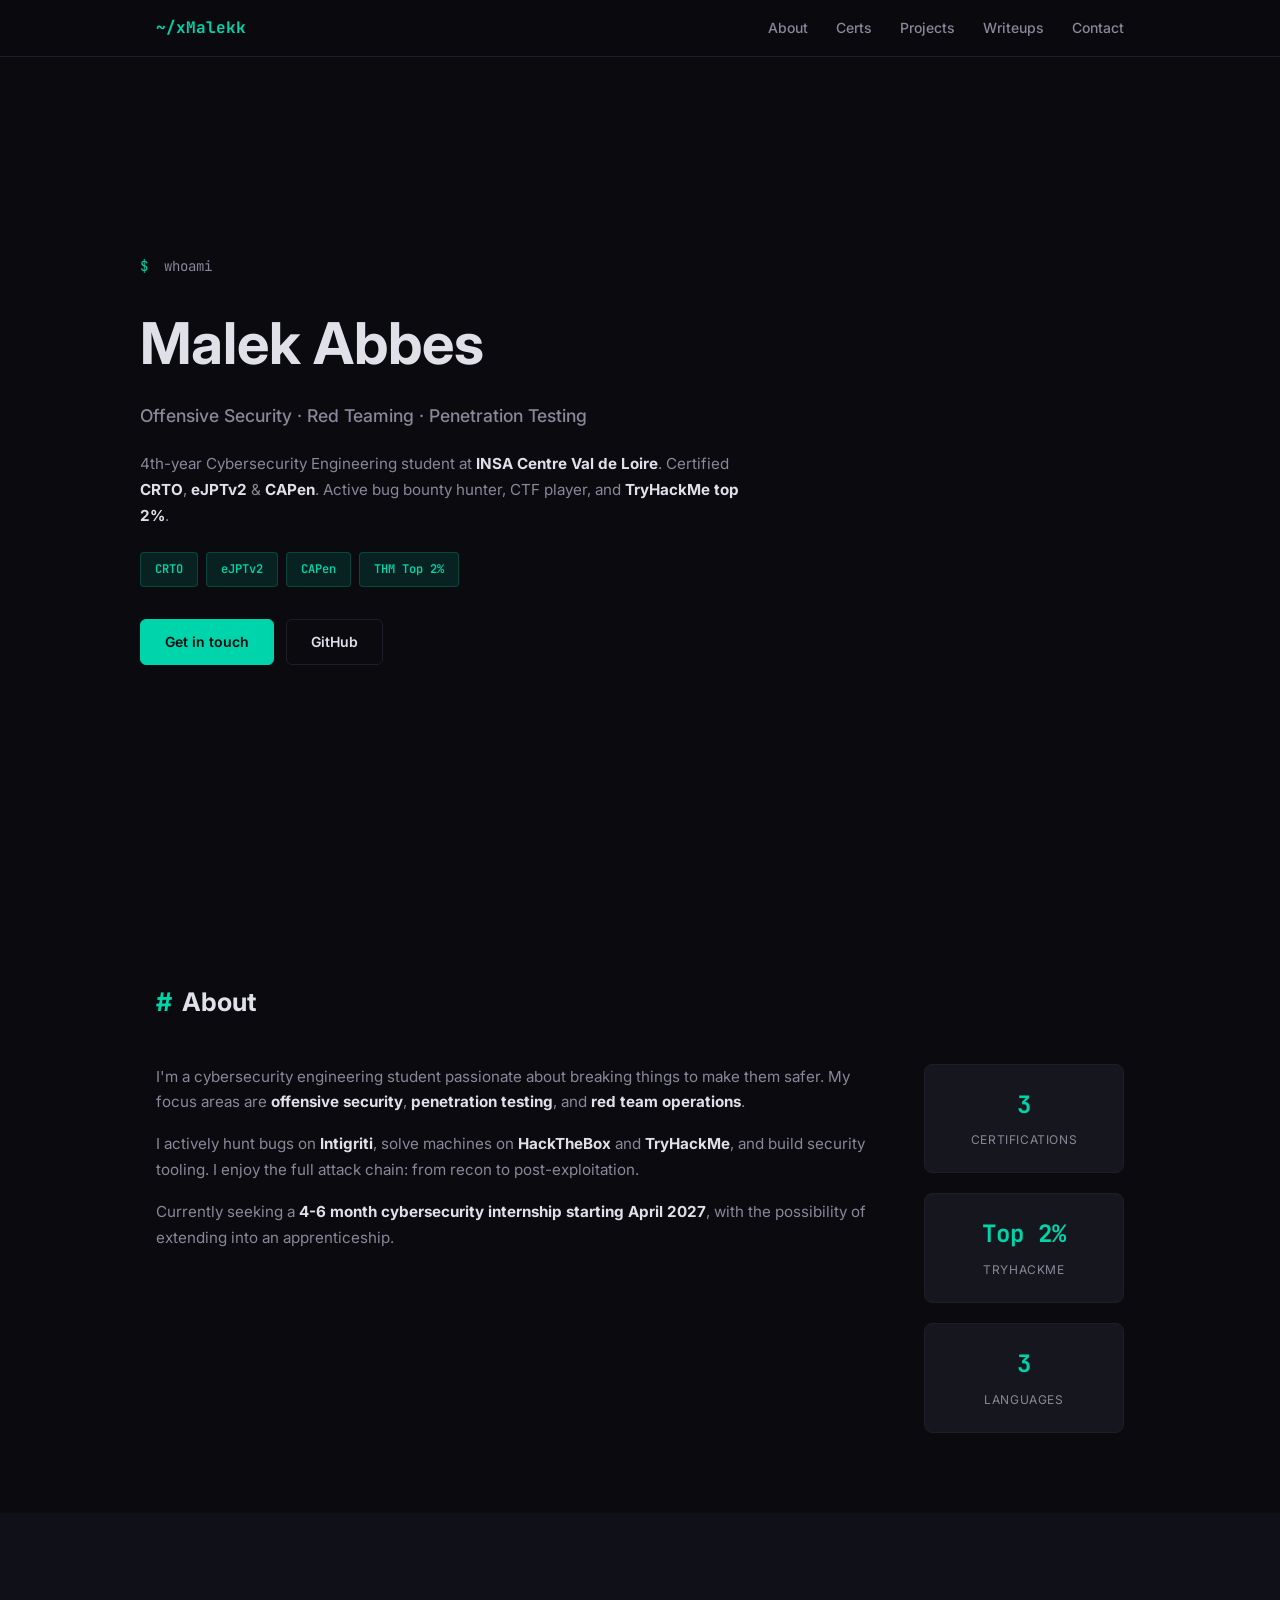
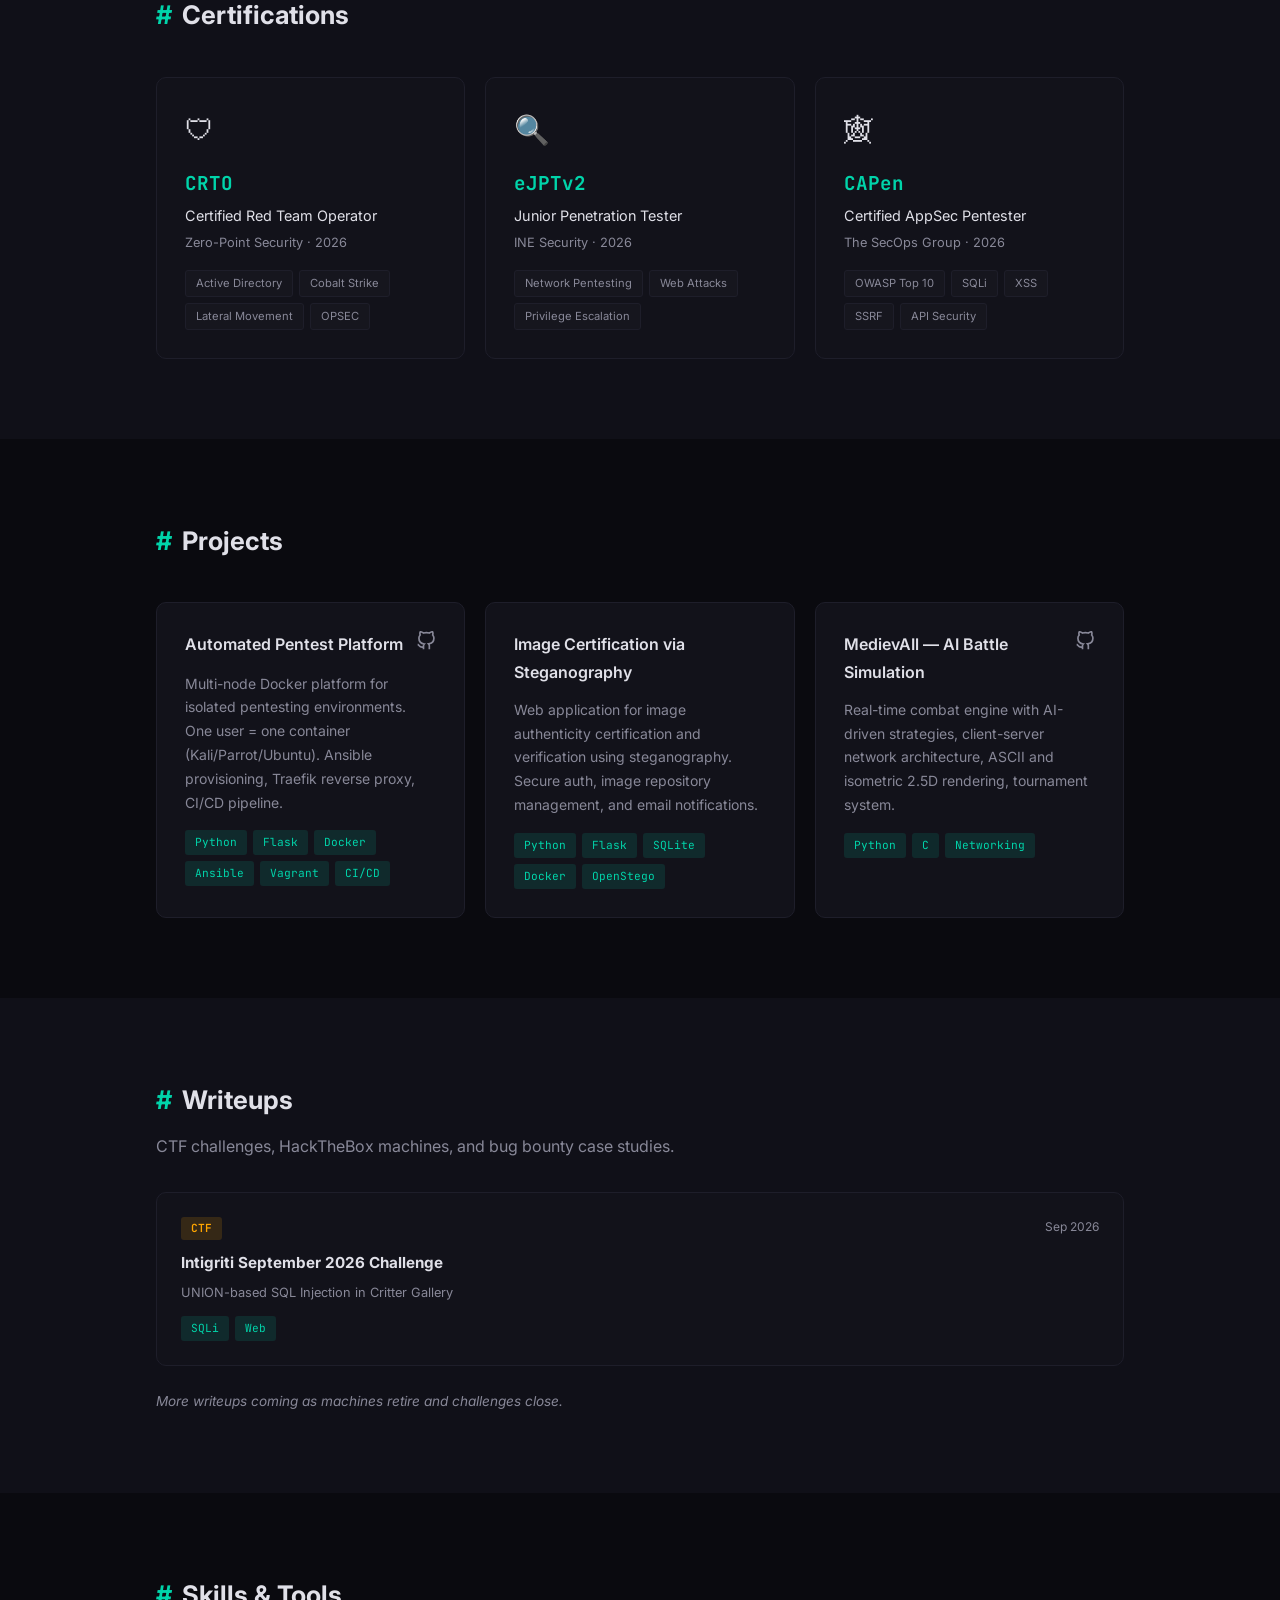
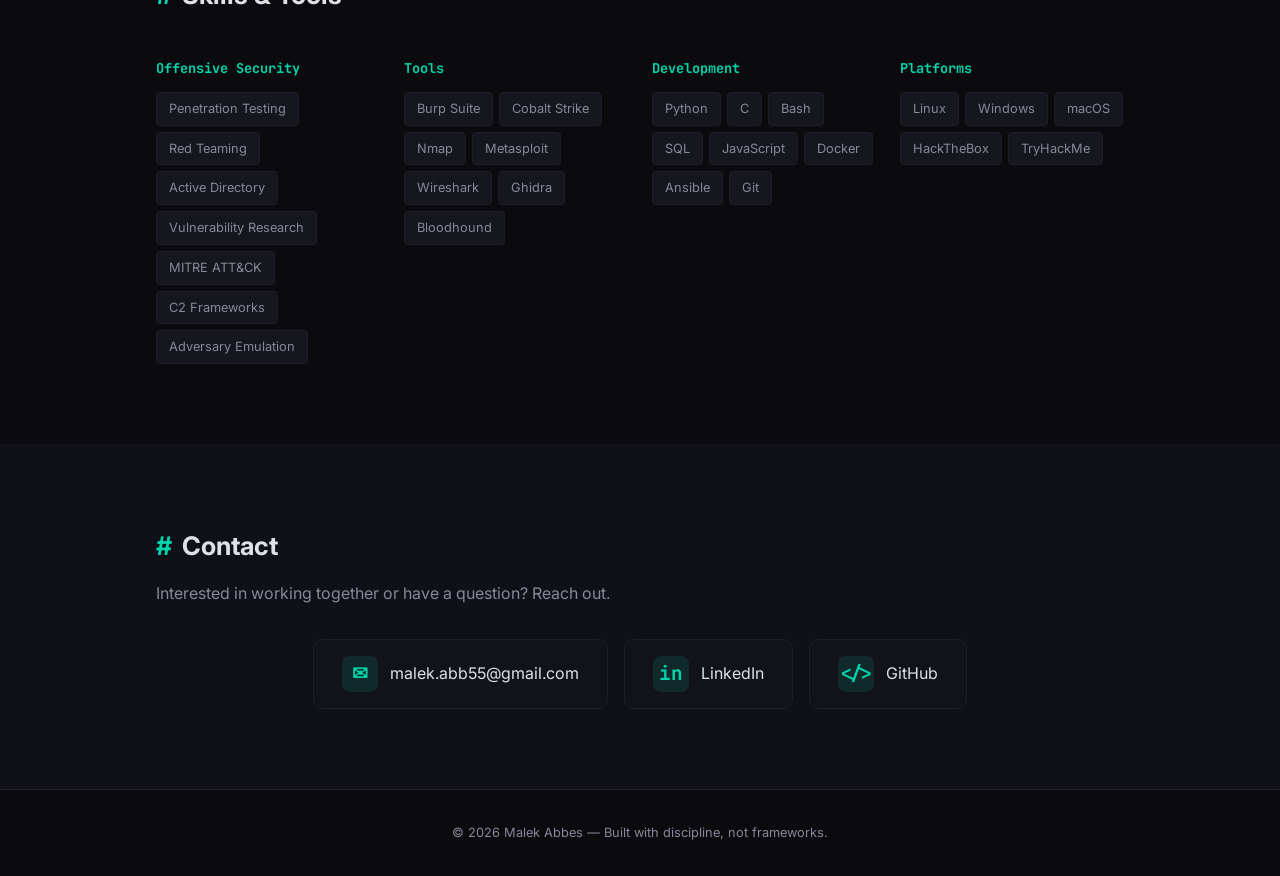
==== index.html @ fceccb0c "Initial portfolio site" ====
<!DOCTYPE html>
<html lang="en">
<head>
    <meta charset="UTF-8">
    <meta name="viewport" content="width=device-width, initial-scale=1.0">
    <title>Malek Abbes | Offensive Security</title>
    <link rel="stylesheet" href="style.css">
    <link href="https://fonts.googleapis.com/css2?family=JetBrains+Mono:wght@400;500;700&family=Inter:wght@400;500;600;700&display=swap" rel="stylesheet">
</head>
<body>

<nav>
    <div class="nav-inner">
        <a href="#" class="logo">~/xMalekk</a>
        <div class="nav-links">
            <a href="#about">About</a>
            <a href="#certs">Certs</a>
            <a href="#projects">Projects</a>
            <a href="#writeups">Writeups</a>
            <a href="#contact">Contact</a>
        </div>
        <button class="nav-toggle" aria-label="Menu">
            <span></span><span></span><span></span>
        </button>
    </div>
</nav>

<section class="hero">
    <div class="hero-inner">
        <div class="terminal-line"><span class="prompt">$</span> whoami</div>
        <h1>Malek Abbes</h1>
        <p class="subtitle">Offensive Security &middot; Red Teaming &middot; Penetration Testing</p>
        <p class="bio">4th-year Cybersecurity Engineering student at <strong>INSA Centre Val de Loire</strong>. Certified <strong>CRTO</strong>, <strong>eJPTv2</strong> &amp; <strong>CAPen</strong>. Active bug bounty hunter, CTF player, and <strong>TryHackMe top 2%</strong>.</p>
        <div class="hero-badges">
            <span class="badge">CRTO</span>
            <span class="badge">eJPTv2</span>
            <span class="badge">CAPen</span>
            <span class="badge">THM Top 2%</span>
        </div>
        <div class="hero-cta">
            <a href="#contact" class="btn btn-primary">Get in touch</a>
            <a href="https://github.com/xMalekk" class="btn btn-ghost" target="_blank" rel="noopener">GitHub</a>
        </div>
    </div>
</section>

<section id="about" class="section">
    <div class="container">
        <h2><span class="accent">#</span> About</h2>
        <div class="about-grid">
            <div class="about-text">
                <p>I'm a cybersecurity engineering student passionate about breaking things to make them safer. My focus areas are <strong>offensive security</strong>, <strong>penetration testing</strong>, and <strong>red team operations</strong>.</p>
                <p>I actively hunt bugs on <strong>Intigriti</strong>, solve machines on <strong>HackTheBox</strong> and <strong>TryHackMe</strong>, and build security tooling. I enjoy the full attack chain: from recon to post-exploitation.</p>
                <p>Currently seeking a <strong>4-6 month cybersecurity internship starting April 2027</strong>, with the possibility of extending into an apprenticeship.</p>
            </div>
            <div class="about-stats">
                <div class="stat">
                    <span class="stat-value">3</span>
                    <span class="stat-label">Certifications</span>
                </div>
                <div class="stat">
                    <span class="stat-value">Top 2%</span>
                    <span class="stat-label">TryHackMe</span>
                </div>
                <div class="stat">
                    <span class="stat-value">3</span>
                    <span class="stat-label">Languages</span>
                </div>
            </div>
        </div>
    </div>
</section>

<section id="certs" class="section section-alt">
    <div class="container">
        <h2><span class="accent">#</span> Certifications</h2>
        <div class="cert-grid">
            <div class="cert-card">
                <div class="cert-icon">&#x1f6e1;</div>
                <h3>CRTO</h3>
                <p class="cert-full">Certified Red Team Operator</p>
                <p class="cert-org">Zero-Point Security &middot; 2026</p>
                <div class="cert-tags">
                    <span>Active Directory</span>
                    <span>Cobalt Strike</span>
                    <span>Lateral Movement</span>
                    <span>OPSEC</span>
                </div>
            </div>
            <div class="cert-card">
                <div class="cert-icon">&#x1f50d;</div>
                <h3>eJPTv2</h3>
                <p class="cert-full">Junior Penetration Tester</p>
                <p class="cert-org">INE Security &middot; 2026</p>
                <div class="cert-tags">
                    <span>Network Pentesting</span>
                    <span>Web Attacks</span>
                    <span>Privilege Escalation</span>
                </div>
            </div>
            <div class="cert-card">
                <div class="cert-icon">&#x1f578;</div>
                <h3>CAPen</h3>
                <p class="cert-full">Certified AppSec Pentester</p>
                <p class="cert-org">The SecOps Group &middot; 2026</p>
                <div class="cert-tags">
                    <span>OWASP Top 10</span>
                    <span>SQLi</span>
                    <span>XSS</span>
                    <span>SSRF</span>
                    <span>API Security</span>
                </div>
            </div>
        </div>
    </div>
</section>

<section id="projects" class="section">
    <div class="container">
        <h2><span class="accent">#</span> Projects</h2>
        <div class="project-grid">
            <div class="project-card">
                <div class="project-header">
                    <h3>Automated Pentest Platform</h3>
                    <a href="https://github.com/xMalekk/projet5-pentest-platform" target="_blank" rel="noopener" class="project-link" title="View on GitHub">
                        <svg width="20" height="20" viewBox="0 0 24 24" fill="none" stroke="currentColor" stroke-width="2"><path d="M9 19c-5 1.5-5-2.5-7-3m14 6v-3.87a3.37 3.37 0 0 0-.94-2.61c3.14-.35 6.44-1.54 6.44-7A5.44 5.44 0 0 0 20 4.77 5.07 5.07 0 0 0 19.91 1S18.73.65 16 2.48a13.38 13.38 0 0 0-7 0C6.27.65 5.09 1 5.09 1A5.07 5.07 0 0 0 5 4.77a5.44 5.44 0 0 0-1.5 3.78c0 5.42 3.3 6.61 6.44 7A3.37 3.37 0 0 0 9 18.13V22"></path></svg>
                    </a>
                </div>
                <p>Multi-node Docker platform for isolated pentesting environments. One user = one container (Kali/Parrot/Ubuntu). Ansible provisioning, Traefik reverse proxy, CI/CD pipeline.</p>
                <div class="tech-tags">
                    <span>Python</span><span>Flask</span><span>Docker</span><span>Ansible</span><span>Vagrant</span><span>CI/CD</span>
                </div>
            </div>
            <div class="project-card">
                <div class="project-header">
                    <h3>Image Certification via Steganography</h3>
                </div>
                <p>Web application for image authenticity certification and verification using steganography. Secure auth, image repository management, and email notifications.</p>
                <div class="tech-tags">
                    <span>Python</span><span>Flask</span><span>SQLite</span><span>Docker</span><span>OpenStego</span>
                </div>
            </div>
            <div class="project-card">
                <div class="project-header">
                    <h3>MedievAIl &mdash; AI Battle Simulation</h3>
                    <a href="https://github.com/xMalekk/Projet-en-programmation-reseau-et-systeme" target="_blank" rel="noopener" class="project-link" title="View on GitHub">
                        <svg width="20" height="20" viewBox="0 0 24 24" fill="none" stroke="currentColor" stroke-width="2"><path d="M9 19c-5 1.5-5-2.5-7-3m14 6v-3.87a3.37 3.37 0 0 0-.94-2.61c3.14-.35 6.44-1.54 6.44-7A5.44 5.44 0 0 0 20 4.77 5.07 5.07 0 0 0 19.91 1S18.73.65 16 2.48a13.38 13.38 0 0 0-7 0C6.27.65 5.09 1 5.09 1A5.07 5.07 0 0 0 5 4.77a5.44 5.44 0 0 0-1.5 3.78c0 5.42 3.3 6.61 6.44 7A3.37 3.37 0 0 0 9 18.13V22"></path></svg>
                    </a>
                </div>
                <p>Real-time combat engine with AI-driven strategies, client-server network architecture, ASCII and isometric 2.5D rendering, tournament system.</p>
                <div class="tech-tags">
                    <span>Python</span><span>C</span><span>Networking</span>
                </div>
            </div>
        </div>
    </div>
</section>

<section id="writeups" class="section section-alt">
    <div class="container">
        <h2><span class="accent">#</span> Writeups</h2>
        <p class="section-desc">CTF challenges, HackTheBox machines, and bug bounty case studies.</p>
        <div class="writeup-grid">
            <a href="https://github.com/xMalekk/intigriti-0926-writeup" target="_blank" rel="noopener" class="writeup-card">
                <div class="writeup-meta">
                    <span class="writeup-type ctf">CTF</span>
                    <span class="writeup-date">Sep 2026</span>
                </div>
                <h3>Intigriti September 2026 Challenge</h3>
                <p>UNION-based SQL Injection in Critter Gallery</p>
                <div class="tech-tags">
                    <span>SQLi</span><span>Web</span>
                </div>
            </a>
        </div>
        <p class="writeup-note">More writeups coming as machines retire and challenges close.</p>
    </div>
</section>

<section id="skills" class="section">
    <div class="container">
        <h2><span class="accent">#</span> Skills &amp; Tools</h2>
        <div class="skills-grid">
            <div class="skill-group">
                <h3>Offensive Security</h3>
                <div class="skill-tags">
                    <span>Penetration Testing</span>
                    <span>Red Teaming</span>
                    <span>Active Directory</span>
                    <span>Vulnerability Research</span>
                    <span>MITRE ATT&CK</span>
                    <span>C2 Frameworks</span>
                    <span>Adversary Emulation</span>
                </div>
            </div>
            <div class="skill-group">
                <h3>Tools</h3>
                <div class="skill-tags">
                    <span>Burp Suite</span>
                    <span>Cobalt Strike</span>
                    <span>Nmap</span>
                    <span>Metasploit</span>
                    <span>Wireshark</span>
                    <span>Ghidra</span>
                    <span>Bloodhound</span>
                </div>
            </div>
            <div class="skill-group">
                <h3>Development</h3>
                <div class="skill-tags">
                    <span>Python</span>
                    <span>C</span>
                    <span>Bash</span>
                    <span>SQL</span>
                    <span>JavaScript</span>
                    <span>Docker</span>
                    <span>Ansible</span>
                    <span>Git</span>
                </div>
            </div>
            <div class="skill-group">
                <h3>Platforms</h3>
                <div class="skill-tags">
                    <span>Linux</span>
                    <span>Windows</span>
                    <span>macOS</span>
                    <span>HackTheBox</span>
                    <span>TryHackMe</span>
                </div>
            </div>
        </div>
    </div>
</section>

<section id="contact" class="section section-alt">
    <div class="container">
        <h2><span class="accent">#</span> Contact</h2>
        <p class="section-desc">Interested in working together or have a question? Reach out.</p>
        <div class="contact-links">
            <a href="mailto:malek.abb55@gmail.com" class="contact-card">
                <span class="contact-icon">&#9993;</span>
                <span>malek.abb55@gmail.com</span>
            </a>
            <a href="https://linkedin.com/in/malek-abbes-insa" target="_blank" rel="noopener" class="contact-card">
                <span class="contact-icon">in</span>
                <span>LinkedIn</span>
            </a>
            <a href="https://github.com/xMalekk" target="_blank" rel="noopener" class="contact-card">
                <span class="contact-icon">&lt;/&gt;</span>
                <span>GitHub</span>
            </a>
        </div>
    </div>
</section>

<footer>
    <div class="container">
        <p>&copy; 2026 Malek Abbes &mdash; Built with discipline, not frameworks.</p>
    </div>
</footer>

<script>
const toggle = document.querySelector('.nav-toggle');
const links = document.querySelector('.nav-links');
toggle.addEventListener('click', () => {
    links.classList.toggle('open');
    toggle.classList.toggle('open');
});
document.querySelectorAll('.nav-links a').forEach(a => {
    a.addEventListener('click', () => {
        links.classList.remove('open');
        toggle.classList.remove('open');
    });
});
</script>

</body>
</html>
---- style.css ----
:root {
    --bg: #0a0a0f;
    --bg-alt: #101018;
    --surface: #16161e;
    --border: #1e1e2a;
    --text: #e0e0e8;
    --text-dim: #888898;
    --accent: #00d4aa;
    --accent-dim: rgba(0, 212, 170, 0.12);
    --accent-hover: #00f0c0;
    --card-bg: #12121a;
    --font-body: 'Inter', -apple-system, BlinkMacSystemFont, sans-serif;
    --font-mono: 'JetBrains Mono', 'Fira Code', monospace;
}

* { margin: 0; padding: 0; box-sizing: border-box; }

html { scroll-behavior: smooth; }

body {
    font-family: var(--font-body);
    background: var(--bg);
    color: var(--text);
    line-height: 1.7;
    -webkit-font-smoothing: antialiased;
}

a { color: var(--accent); text-decoration: none; transition: color 0.2s; }
a:hover { color: var(--accent-hover); }

.container { max-width: 1000px; margin: 0 auto; padding: 0 16px; }

/* Nav */
nav {
    position: fixed; top: 0; left: 0; right: 0; z-index: 100;
    background: rgba(10, 10, 15, 0.85);
    backdrop-filter: blur(12px);
    border-bottom: 1px solid var(--border);
}
.nav-inner {
    max-width: 1000px; margin: 0 auto; padding: 0 16px;
    display: flex; align-items: center; justify-content: space-between;
    height: 56px;
}
.logo {
    font-family: var(--font-mono); font-weight: 700; font-size: 1rem;
    color: var(--accent);
}
.nav-links { display: flex; gap: 28px; }
.nav-links a {
    color: var(--text-dim); font-size: 0.875rem; font-weight: 500;
    transition: color 0.2s;
}
.nav-links a:hover { color: var(--text); }
.nav-toggle {
    display: none; background: none; border: none; cursor: pointer;
    flex-direction: column; gap: 5px; padding: 4px;
}
.nav-toggle span {
    display: block; width: 22px; height: 2px; background: var(--text-dim);
    transition: all 0.3s;
}
.nav-toggle.open span:nth-child(1) { transform: rotate(45deg) translate(5px, 5px); }
.nav-toggle.open span:nth-child(2) { opacity: 0; }
.nav-toggle.open span:nth-child(3) { transform: rotate(-45deg) translate(5px, -5px); }

/* Hero */
.hero {
    min-height: 100vh; display: flex; align-items: center;
    padding: 80px 16px 60px;
}
.hero-inner { max-width: 1000px; margin: 0 auto; width: 100%; }
.terminal-line {
    font-family: var(--font-mono); font-size: 0.875rem;
    color: var(--text-dim); margin-bottom: 16px;
}
.prompt { color: var(--accent); margin-right: 8px; }
.hero h1 { font-size: clamp(2.4rem, 6vw, 3.6rem); font-weight: 700; margin-bottom: 8px; }
.subtitle {
    font-size: 1.1rem; color: var(--text-dim); margin-bottom: 20px;
    font-weight: 500;
}
.bio { max-width: 600px; color: var(--text-dim); margin-bottom: 24px; font-size: 0.95rem; }
.bio strong { color: var(--text); }
.hero-badges { display: flex; flex-wrap: wrap; gap: 8px; margin-bottom: 32px; }
.badge {
    font-family: var(--font-mono); font-size: 0.75rem; font-weight: 600;
    padding: 6px 14px; border-radius: 4px;
    background: var(--accent-dim); color: var(--accent);
    border: 1px solid rgba(0, 212, 170, 0.2);
}
.hero-cta { display: flex; gap: 12px; flex-wrap: wrap; }
.btn {
    padding: 10px 24px; border-radius: 6px; font-size: 0.875rem;
    font-weight: 600; transition: all 0.2s; display: inline-block;
}
.btn-primary {
    background: var(--accent); color: var(--bg); border: 1px solid var(--accent);
}
.btn-primary:hover { background: var(--accent-hover); color: var(--bg); }
.btn-ghost {
    background: transparent; color: var(--text); border: 1px solid var(--border);
}
.btn-ghost:hover { border-color: var(--accent); color: var(--accent); }

/* Sections */
.section { padding: 80px 0; }
.section-alt { background: var(--bg-alt); }
.section h2 {
    font-size: 1.6rem; margin-bottom: 40px; font-weight: 700;
}
.accent { color: var(--accent); margin-right: 4px; }
.section-desc { color: var(--text-dim); margin-top: -28px; margin-bottom: 32px; }

/* About */
.about-grid { display: grid; grid-template-columns: 1fr 200px; gap: 48px; align-items: start; }
.about-text p { margin-bottom: 16px; color: var(--text-dim); font-size: 0.95rem; }
.about-text strong { color: var(--text); }
.about-stats { display: flex; flex-direction: column; gap: 20px; }
.stat {
    text-align: center; padding: 20px 16px; border-radius: 8px;
    background: var(--surface); border: 1px solid var(--border);
}
.stat-value {
    display: block; font-family: var(--font-mono); font-size: 1.5rem;
    font-weight: 700; color: var(--accent);
}
.stat-label { font-size: 0.75rem; color: var(--text-dim); text-transform: uppercase; letter-spacing: 0.05em; }

/* Cert cards */
.cert-grid { display: grid; grid-template-columns: repeat(auto-fit, minmax(280px, 1fr)); gap: 20px; }
.cert-card {
    background: var(--card-bg); border: 1px solid var(--border);
    border-radius: 10px; padding: 28px; transition: border-color 0.2s;
}
.cert-card:hover { border-color: var(--accent); }
.cert-icon { font-size: 1.8rem; margin-bottom: 12px; }
.cert-card h3 { font-family: var(--font-mono); font-size: 1.2rem; color: var(--accent); margin-bottom: 4px; }
.cert-full { font-size: 0.9rem; color: var(--text); margin-bottom: 4px; }
.cert-org { font-size: 0.8rem; color: var(--text-dim); margin-bottom: 16px; }
.cert-tags { display: flex; flex-wrap: wrap; gap: 6px; }
.cert-tags span {
    font-size: 0.7rem; padding: 3px 10px; border-radius: 3px;
    background: var(--surface); color: var(--text-dim); border: 1px solid var(--border);
}

/* Project cards */
.project-grid { display: grid; grid-template-columns: repeat(auto-fit, minmax(280px, 1fr)); gap: 20px; }
.project-card {
    background: var(--card-bg); border: 1px solid var(--border);
    border-radius: 10px; padding: 28px; transition: border-color 0.2s;
}
.project-card:hover { border-color: var(--accent); }
.project-header { display: flex; justify-content: space-between; align-items: flex-start; margin-bottom: 12px; }
.project-header h3 { font-size: 1rem; font-weight: 600; }
.project-link { color: var(--text-dim); transition: color 0.2s; flex-shrink: 0; margin-left: 12px; }
.project-link:hover { color: var(--accent); }
.project-card p { font-size: 0.875rem; color: var(--text-dim); margin-bottom: 16px; }
.tech-tags { display: flex; flex-wrap: wrap; gap: 6px; }
.tech-tags span {
    font-family: var(--font-mono); font-size: 0.7rem; padding: 3px 10px;
    border-radius: 3px; background: var(--accent-dim); color: var(--accent);
}

/* Writeups */
.writeup-grid { display: grid; grid-template-columns: repeat(auto-fit, minmax(300px, 1fr)); gap: 20px; margin-bottom: 24px; }
.writeup-card {
    background: var(--card-bg); border: 1px solid var(--border);
    border-radius: 10px; padding: 24px; transition: all 0.2s;
    display: block; color: var(--text);
}
.writeup-card:hover { border-color: var(--accent); color: var(--text); transform: translateY(-2px); }
.writeup-meta { display: flex; justify-content: space-between; margin-bottom: 10px; }
.writeup-type {
    font-family: var(--font-mono); font-size: 0.7rem; font-weight: 600;
    padding: 2px 10px; border-radius: 3px; text-transform: uppercase;
}
.writeup-type.ctf { background: rgba(255, 165, 0, 0.15); color: #ffa500; }
.writeup-type.htb { background: rgba(159, 239, 0, 0.15); color: #9fef00; }
.writeup-type.bb { background: rgba(99, 102, 241, 0.15); color: #818cf8; }
.writeup-date { font-size: 0.75rem; color: var(--text-dim); }
.writeup-card h3 { font-size: 0.95rem; margin-bottom: 6px; }
.writeup-card p { font-size: 0.8rem; color: var(--text-dim); margin-bottom: 12px; }
.writeup-note { font-size: 0.85rem; color: var(--text-dim); font-style: italic; }

/* Skills */
.skills-grid { display: grid; grid-template-columns: repeat(auto-fit, minmax(220px, 1fr)); gap: 24px; }
.skill-group h3 {
    font-family: var(--font-mono); font-size: 0.85rem;
    color: var(--accent); margin-bottom: 12px;
}
.skill-tags { display: flex; flex-wrap: wrap; gap: 6px; }
.skill-tags span {
    font-size: 0.8rem; padding: 5px 12px; border-radius: 4px;
    background: var(--surface); color: var(--text-dim); border: 1px solid var(--border);
    transition: all 0.2s;
}
.skill-tags span:hover { border-color: var(--accent); color: var(--text); }

/* Contact */
.contact-links { display: flex; flex-wrap: wrap; gap: 16px; justify-content: center; }
.contact-card {
    display: flex; align-items: center; gap: 12px;
    background: var(--card-bg); border: 1px solid var(--border);
    border-radius: 10px; padding: 16px 28px; transition: all 0.2s;
    color: var(--text);
}
.contact-card:hover { border-color: var(--accent); color: var(--accent); transform: translateY(-2px); }
.contact-icon {
    font-size: 1.2rem; font-weight: 700; width: 36px; height: 36px;
    display: flex; align-items: center; justify-content: center;
    background: var(--accent-dim); color: var(--accent); border-radius: 8px;
    font-family: var(--font-mono);
}

/* Footer */
footer {
    padding: 32px 0; border-top: 1px solid var(--border);
    text-align: center;
}
footer p { font-size: 0.8rem; color: var(--text-dim); }

/* Mobile */
@media (max-width: 768px) {
    .nav-toggle { display: flex; }
    .nav-links {
        display: none; position: absolute; top: 56px; left: 0; right: 0;
        background: rgba(10, 10, 15, 0.95); backdrop-filter: blur(12px);
        flex-direction: column; padding: 20px 16px; gap: 16px;
        border-bottom: 1px solid var(--border);
    }
    .nav-links.open { display: flex; }
    .about-grid { grid-template-columns: 1fr; }
    .about-stats { flex-direction: row; flex-wrap: wrap; }
    .stat { flex: 1; min-width: 100px; }
    .hero { padding-top: 100px; }
}
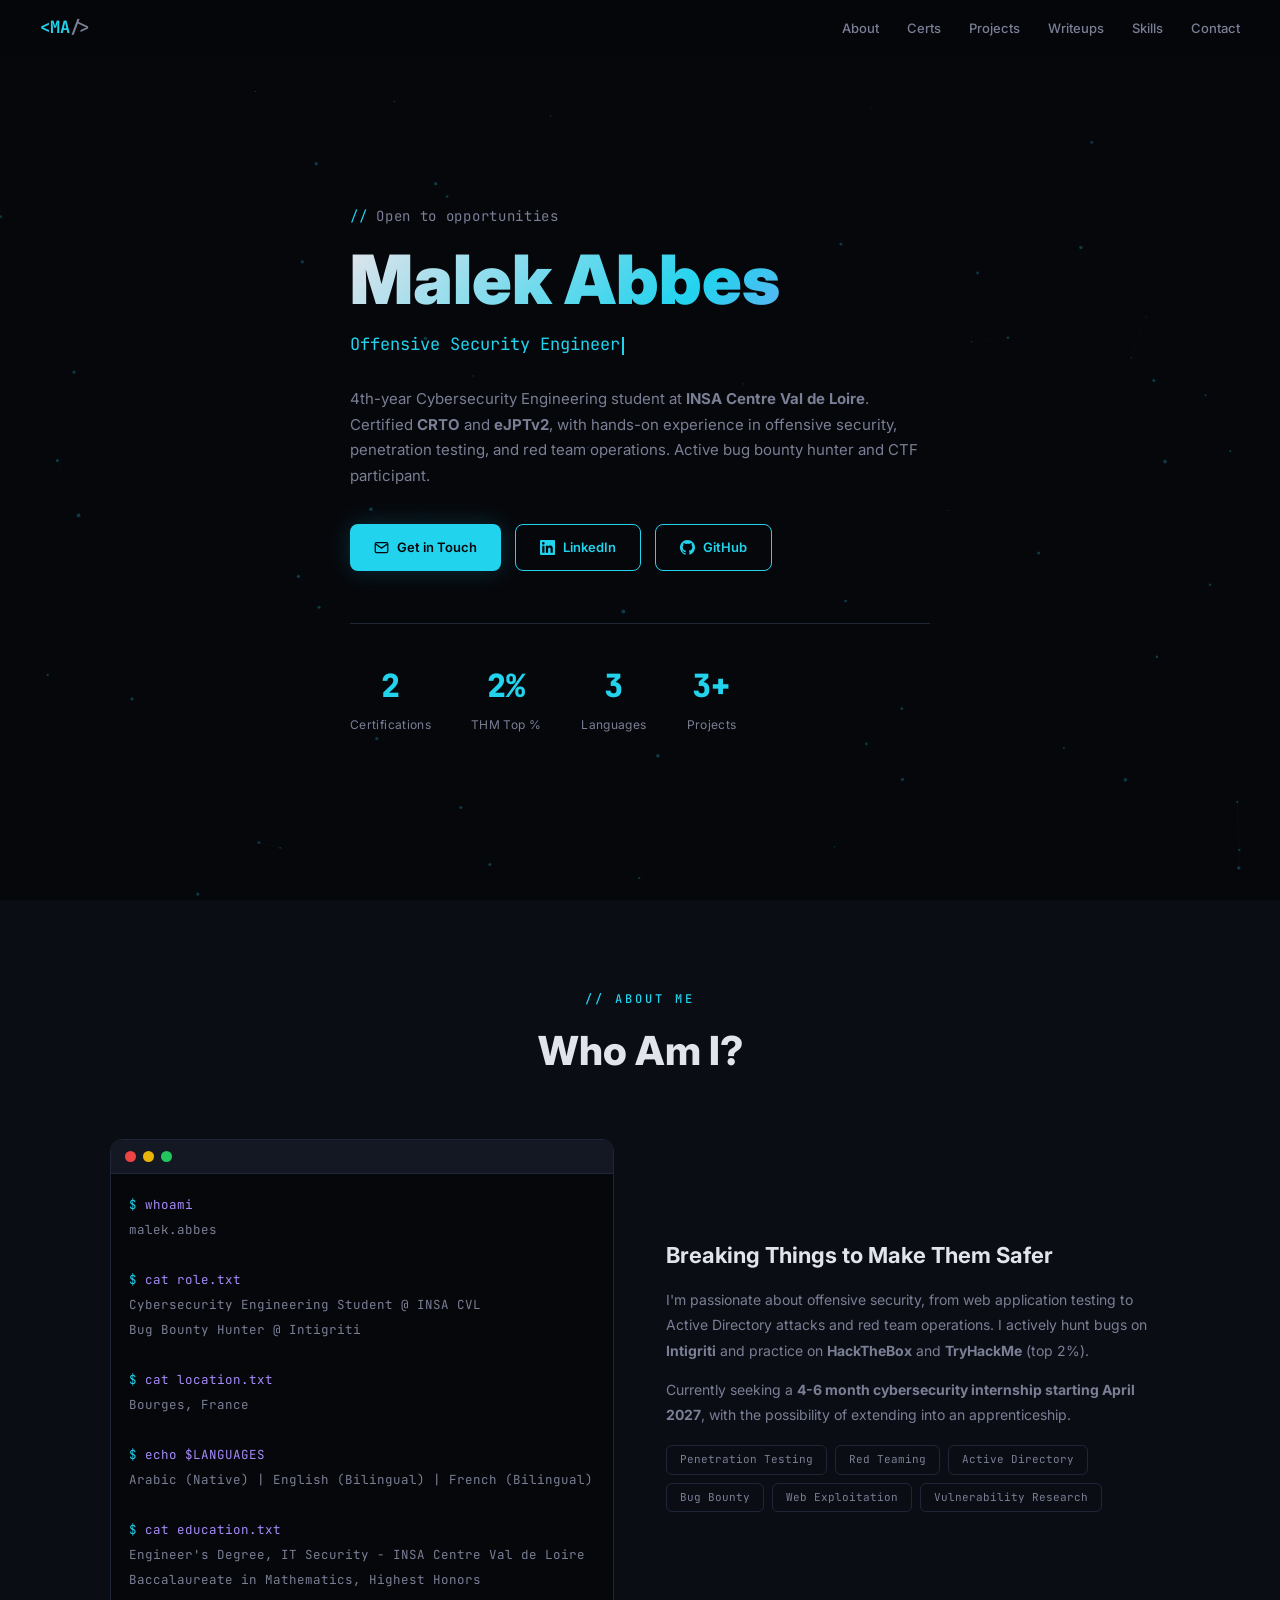
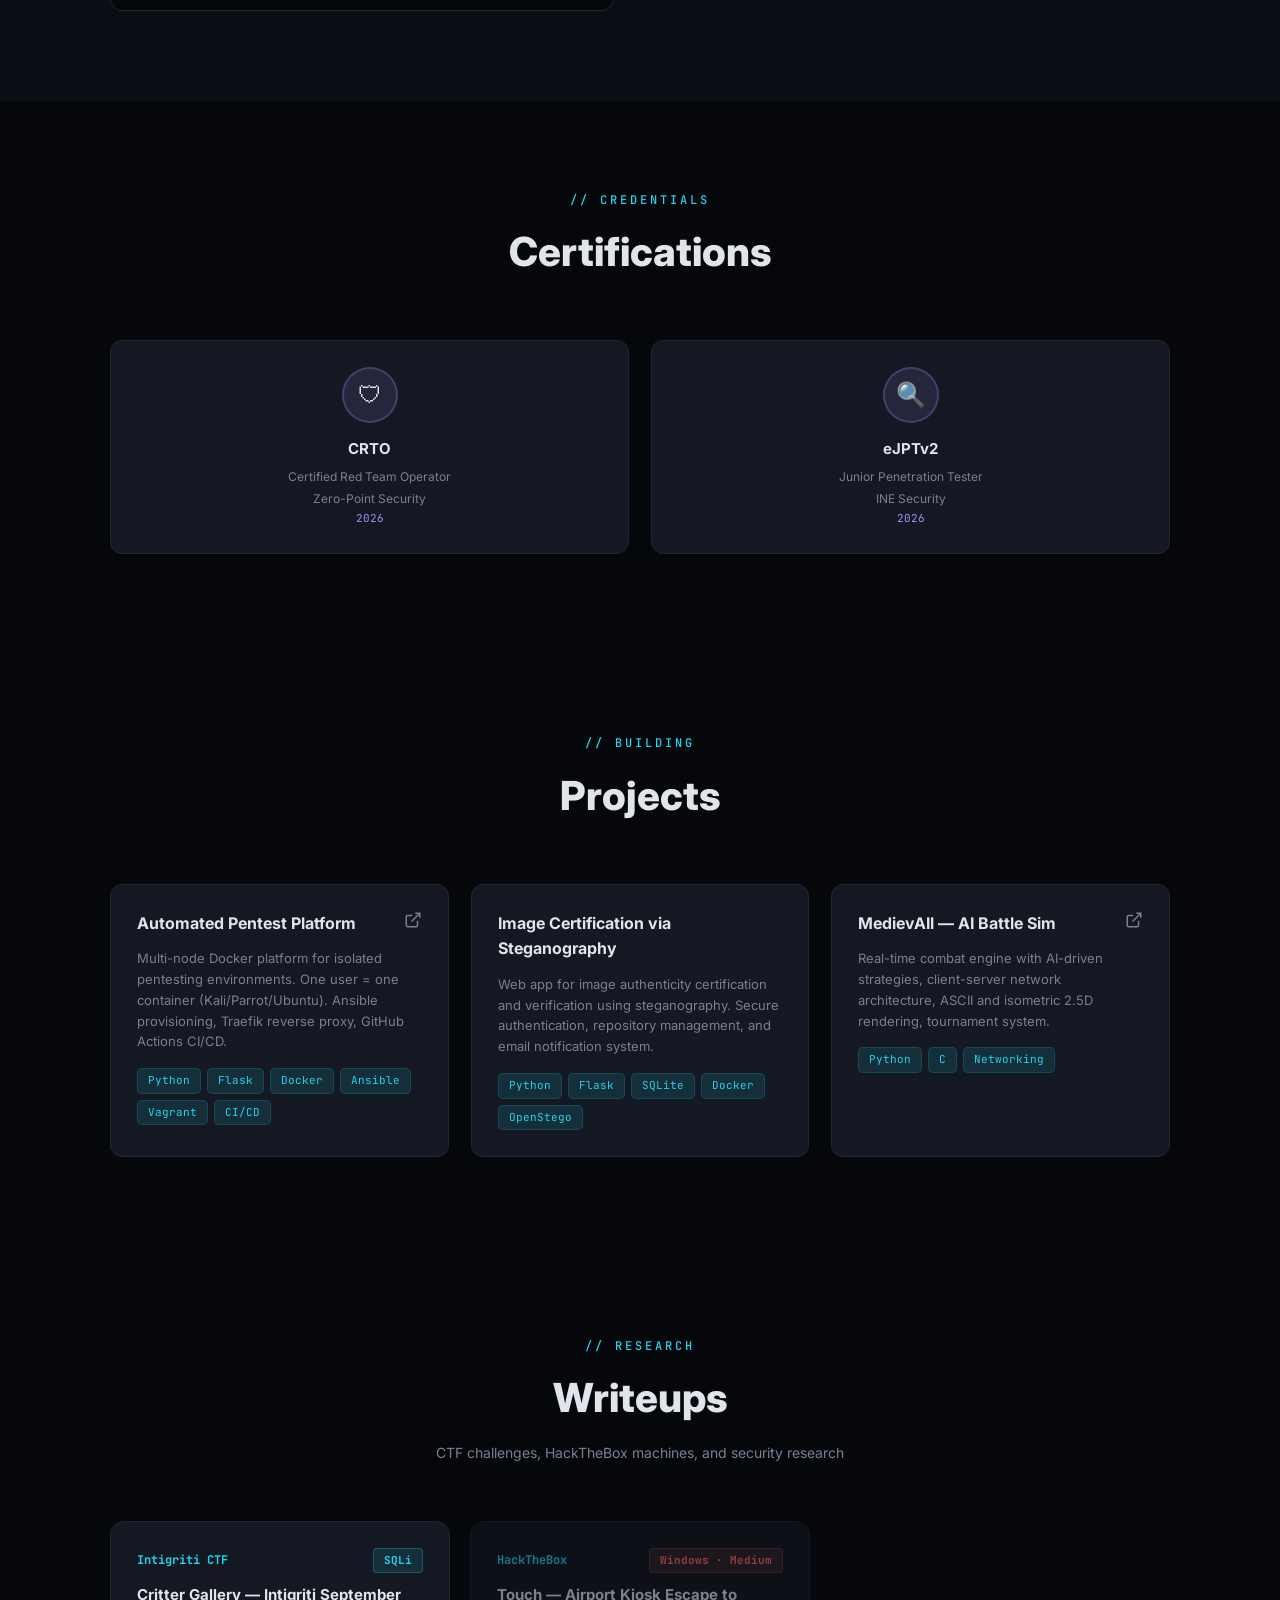
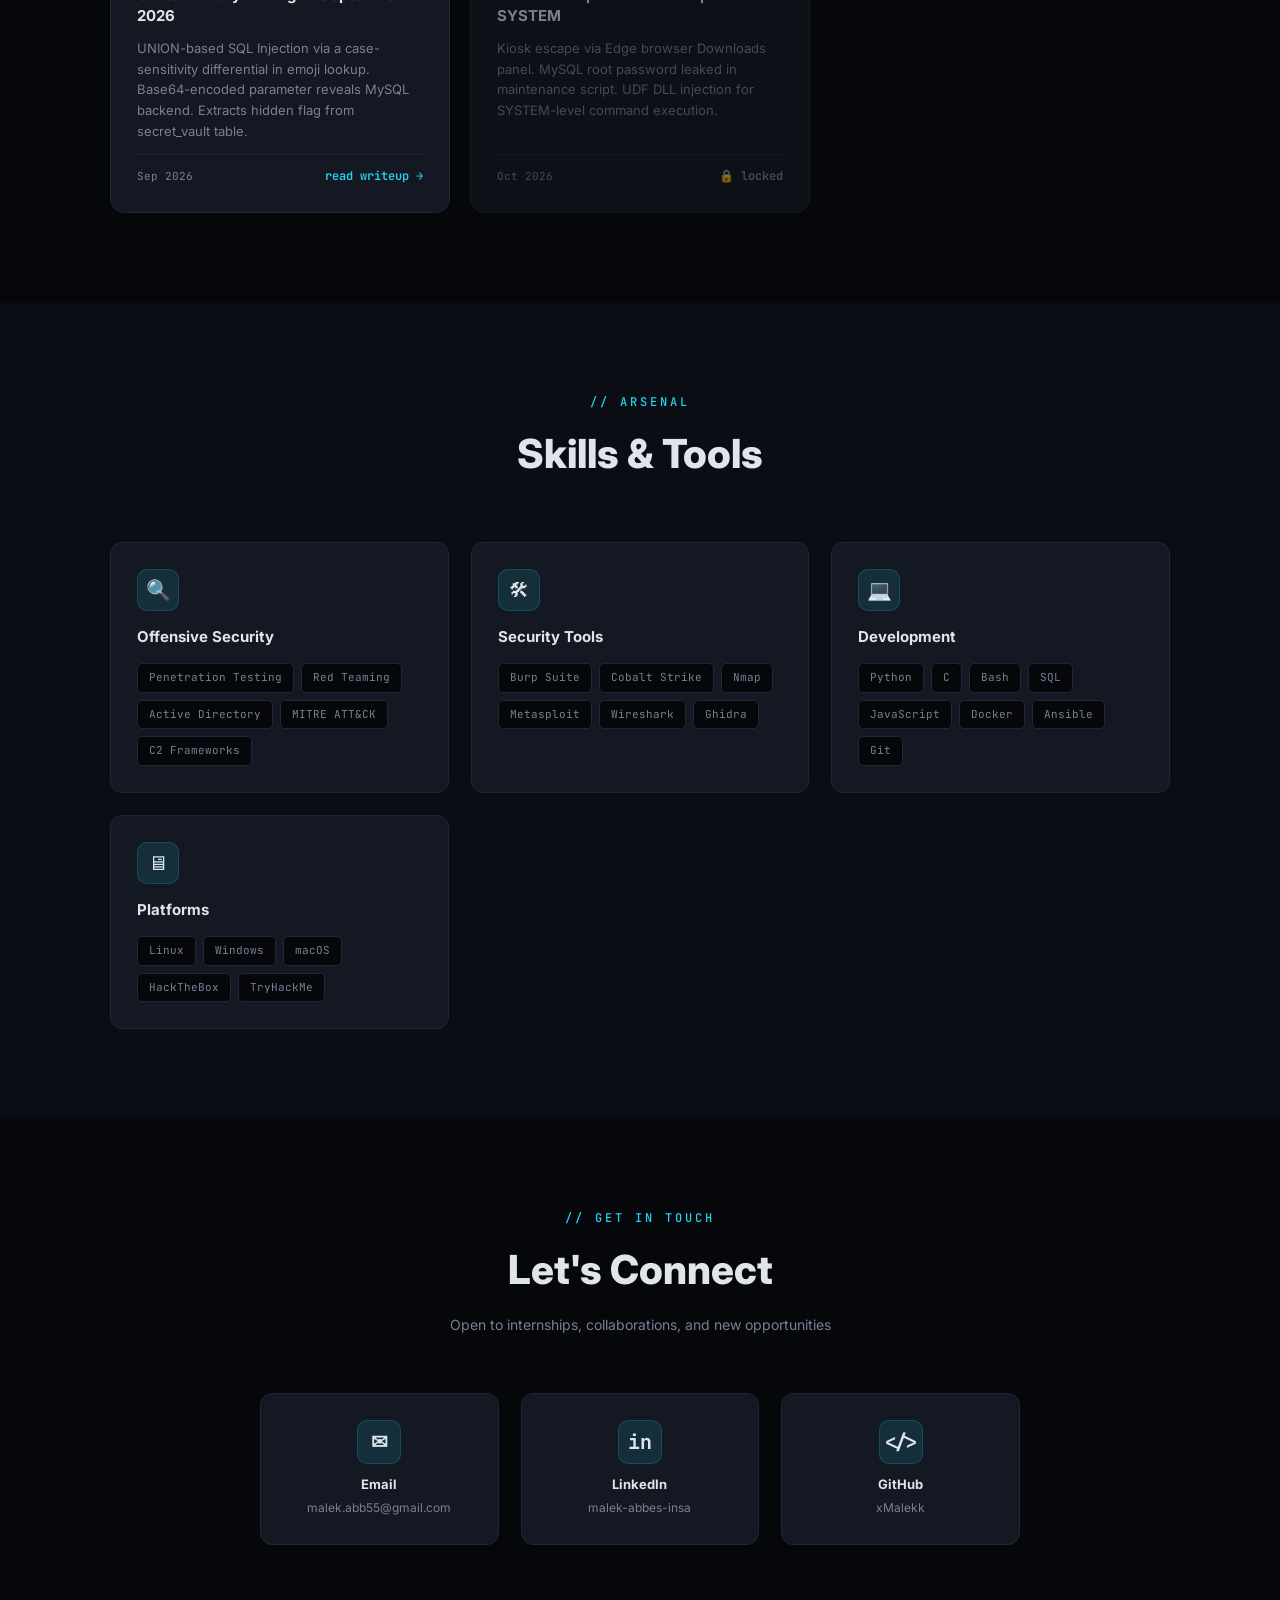
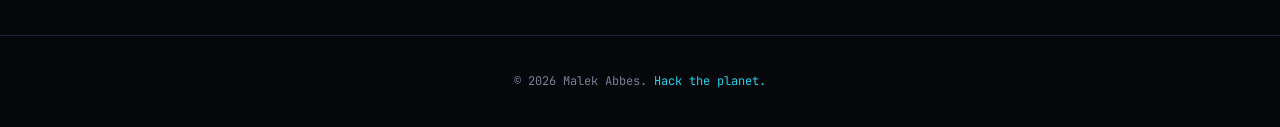
==== commit c654d235: "Redesign portfolio with animated particles, scroll reveals, and locked writeup cards" ====
--- a/index.html
+++ b/index.html
@@ -1,276 +1,795 @@
 <!DOCTYPE html>
 <html lang="en">
 <head>
-    <meta charset="UTF-8">
-    <meta name="viewport" content="width=device-width, initial-scale=1.0">
-    <title>Malek Abbes | Offensive Security</title>
-    <link rel="stylesheet" href="style.css">
-    <link href="https://fonts.googleapis.com/css2?family=JetBrains+Mono:wght@400;500;700&family=Inter:wght@400;500;600;700&display=swap" rel="stylesheet">
+<meta charset="UTF-8">
+<meta name="viewport" content="width=device-width, initial-scale=1.0">
+<title>Malek Abbes | Offensive Security</title>
+<meta name="description" content="Cybersecurity Engineering Student. CRTO & eJPTv2 Certified. Penetration Tester. Bug Bounty Hunter. Red Teaming.">
+<link rel="preconnect" href="https://fonts.googleapis.com">
+<link rel="preconnect" href="https://fonts.gstatic.com" crossorigin>
+<link href="https://fonts.googleapis.com/css2?family=JetBrains+Mono:wght@300;400;500;700&family=Inter:wght@300;400;500;600;700;800;900&display=swap" rel="stylesheet">
+<style>
+*, *::before, *::after { margin: 0; padding: 0; box-sizing: border-box; }
+:root {
+  --bg: #06070b;
+  --bg2: #0b0d14;
+  --bg3: #10131c;
+  --surface: #141822;
+  --border: #1f2637;
+  --text: #e2e4eb;
+  --text-dim: #7a7f95;
+  --accent: #22d3ee;
+  --accent2: #a78bfa;
+  --accent3: #f87171;
+  --accent-glow: rgba(34, 211, 238, 0.12);
+  --accent2-glow: rgba(167, 139, 250, 0.12);
+  --gold: #fbbf24;
+  --silver: #94a3b8;
+}
+html { scroll-behavior: smooth; }
+body {
+  font-family: 'Inter', -apple-system, sans-serif;
+  background: var(--bg);
+  color: var(--text);
+  overflow-x: hidden;
+  line-height: 1.6;
+}
+::selection { background: var(--accent); color: var(--bg); }
+::-webkit-scrollbar { width: 5px; }
+::-webkit-scrollbar-track { background: var(--bg); }
+::-webkit-scrollbar-thumb { background: var(--accent); border-radius: 3px; }
+
+#grid-bg {
+  position: fixed; top: 0; left: 0; width: 100%; height: 100%;
+  z-index: 0; opacity: 0.04; pointer-events: none;
+  background-image:
+    linear-gradient(rgba(34,211,238,0.3) 1px, transparent 1px),
+    linear-gradient(90deg, rgba(34,211,238,0.3) 1px, transparent 1px);
+  background-size: 60px 60px;
+}
+#particles { position: fixed; top: 0; left: 0; width: 100%; height: 100%; z-index: 0; pointer-events: none; }
+
+nav {
+  position: fixed; top: 0; left: 0; right: 0; z-index: 100;
+  padding: 14px 40px;
+  display: flex; align-items: center; justify-content: space-between;
+  background: rgba(6, 7, 11, 0.75);
+  backdrop-filter: blur(20px);
+  border-bottom: 1px solid transparent;
+  transition: all 0.3s ease;
+}
+nav.scrolled { border-bottom-color: var(--border); }
+.nav-logo {
+  font-family: 'JetBrains Mono', monospace;
+  font-weight: 700; font-size: 17px; color: var(--accent);
+  text-decoration: none;
+}
+.nav-logo span { color: var(--text-dim); }
+.nav-links { display: flex; gap: 28px; list-style: none; }
+.nav-links a {
+  color: var(--text-dim); text-decoration: none; font-size: 13px;
+  font-weight: 500; transition: color 0.3s; position: relative;
+}
+.nav-links a:hover { color: var(--accent); }
+.nav-links a::after {
+  content: ''; position: absolute; bottom: -4px; left: 0; width: 0;
+  height: 2px; background: var(--accent); transition: width 0.3s;
+}
+.nav-links a:hover::after { width: 100%; }
+.hamburger {
+  display: none; flex-direction: column; gap: 5px;
+  cursor: pointer; background: none; border: none;
+}
+.hamburger span { width: 22px; height: 2px; background: var(--text); transition: all 0.3s; }
+
+.hero {
+  min-height: 100vh; display: flex; align-items: center; justify-content: center;
+  position: relative; padding: 120px 40px 80px;
+}
+.hero-content { max-width: 780px; position: relative; z-index: 1; animation: fadeUp 0.8s ease-out; }
+.hero-pre {
+  font-family: 'JetBrains Mono', monospace;
+  font-size: 14px; color: var(--text-dim); margin-bottom: 16px;
+  letter-spacing: 0.05em;
+}
+.hero-pre .prompt { color: var(--accent); }
+.hero h1 {
+  font-size: clamp(38px, 6vw, 68px); font-weight: 900;
+  line-height: 1.05; margin-bottom: 16px;
+  background: linear-gradient(135deg, var(--text) 0%, var(--accent) 60%, var(--accent2) 100%);
+  -webkit-background-clip: text; -webkit-text-fill-color: transparent;
+  background-clip: text;
+}
+.hero-subtitle {
+  font-family: 'JetBrains Mono', monospace;
+  font-size: clamp(13px, 2vw, 17px); color: var(--text-dim);
+  margin-bottom: 28px; min-height: 1.4em;
+}
+.hero-subtitle .typed { color: var(--accent); }
+.hero-subtitle .cursor {
+  display: inline-block; width: 2px; height: 1.1em;
+  background: var(--accent); margin-left: 2px;
+  animation: blink 1s step-end infinite; vertical-align: text-bottom;
+}
+@keyframes blink { 50% { opacity: 0; } }
+.hero-desc {
+  font-size: 15px; color: var(--text-dim); max-width: 580px;
+  margin-bottom: 36px; line-height: 1.7;
+}
+.hero-buttons { display: flex; gap: 14px; flex-wrap: wrap; }
+.btn {
+  display: inline-flex; align-items: center; gap: 8px;
+  padding: 12px 24px; border-radius: 8px; font-size: 13px;
+  font-weight: 600; text-decoration: none; transition: all 0.3s;
+  cursor: pointer; border: none;
+}
+.btn-primary {
+  background: var(--accent); color: var(--bg);
+  box-shadow: 0 0 24px rgba(34,211,238,0.2);
+}
+.btn-primary:hover { box-shadow: 0 0 40px rgba(34,211,238,0.35); transform: translateY(-2px); }
+.btn-outline {
+  background: transparent; color: var(--accent);
+  border: 1px solid var(--accent);
+}
+.btn-outline:hover { background: var(--accent-glow); transform: translateY(-2px); }
+.hero-stats {
+  display: flex; gap: 40px; margin-top: 52px; padding-top: 36px;
+  border-top: 1px solid var(--border);
+}
+.stat-item { text-align: center; }
+.stat-item h3 {
+  font-size: 32px; font-weight: 800; color: var(--accent);
+  font-family: 'JetBrains Mono', monospace;
+}
+.stat-item p { font-size: 12px; color: var(--text-dim); margin-top: 4px; letter-spacing: 0.03em; }
+
+section { position: relative; z-index: 1; padding: 90px 40px; }
+.section-header { text-align: center; margin-bottom: 56px; }
+.section-tag {
+  font-family: 'JetBrains Mono', monospace;
+  font-size: 12px; color: var(--accent); font-weight: 500;
+  text-transform: uppercase; letter-spacing: 3px; margin-bottom: 10px;
+}
+.section-title { font-size: clamp(26px, 4vw, 40px); font-weight: 800; margin-bottom: 12px; }
+.section-subtitle { color: var(--text-dim); max-width: 480px; margin: 0 auto; font-size: 14px; }
+.container { max-width: 1060px; margin: 0 auto; }
+
+#about { background: var(--bg2); }
+.about-grid { display: grid; grid-template-columns: 1fr 1fr; gap: 52px; align-items: center; }
+.about-terminal {
+  background: var(--bg); border: 1px solid var(--border); border-radius: 12px;
+  overflow: hidden; font-family: 'JetBrains Mono', monospace;
+}
+.terminal-bar {
+  display: flex; gap: 7px; padding: 11px 14px;
+  background: var(--surface); border-bottom: 1px solid var(--border);
+}
+.terminal-dot { width: 11px; height: 11px; border-radius: 50%; }
+.terminal-dot.r { background: #ef4444; }
+.terminal-dot.y { background: #eab308; }
+.terminal-dot.g { background: #22c55e; }
+.terminal-body { padding: 18px; font-size: 12.5px; line-height: 2; }
+.terminal-body .p { color: var(--accent); }
+.terminal-body .c { color: var(--accent2); }
+.terminal-body .o { color: var(--text-dim); }
+.about-text h3 { font-size: 22px; margin-bottom: 14px; }
+.about-text p { color: var(--text-dim); margin-bottom: 14px; line-height: 1.8; font-size: 14px; }
+.about-tags { display: flex; flex-wrap: wrap; gap: 8px; margin-top: 18px; }
+.tag {
+  padding: 5px 13px; border-radius: 6px; font-size: 11px;
+  border: 1px solid var(--border); color: var(--text-dim);
+  font-family: 'JetBrains Mono', monospace; transition: all 0.3s;
+}
+.tag:hover { border-color: var(--accent); color: var(--accent); background: var(--accent-glow); }
+
+.certs-grid {
+  display: grid; grid-template-columns: repeat(auto-fit, minmax(280px, 1fr));
+  gap: 22px;
+}
+.cert-card {
+  background: var(--surface); border: 1px solid var(--border);
+  border-radius: 12px; padding: 26px; text-align: center;
+  transition: all 0.4s; opacity: 0; transform: scale(0.95);
+}
+.cert-card.visible { opacity: 1; transform: scale(1); }
+.cert-card:hover { border-color: var(--accent2); box-shadow: 0 0 28px var(--accent2-glow); }
+.cert-badge {
+  width: 56px; height: 56px; border-radius: 50%;
+  margin: 0 auto 14px; display: flex; align-items: center; justify-content: center;
+  font-size: 24px; background: var(--accent2-glow); border: 2px solid rgba(167,139,250,0.25);
+}
+.cert-card h3 { font-size: 15px; margin-bottom: 6px; font-weight: 700; }
+.cert-card .cert-org { font-size: 12px; color: var(--text-dim); margin-bottom: 2px; }
+.cert-card .cert-date { font-size: 11px; color: var(--accent2); font-family: 'JetBrains Mono', monospace; }
+
+.project-grid {
+  display: grid; grid-template-columns: repeat(auto-fit, minmax(300px, 1fr));
+  gap: 22px;
+}
+.project-card {
+  background: var(--surface); border: 1px solid var(--border);
+  border-radius: 12px; padding: 26px; transition: all 0.4s;
+  opacity: 0; transform: translateY(20px);
+}
+.project-card.visible { opacity: 1; transform: translateY(0); }
+.project-card:hover { border-color: var(--accent); box-shadow: 0 0 28px var(--accent-glow); }
+.project-header { display: flex; justify-content: space-between; align-items: flex-start; margin-bottom: 12px; }
+.project-header h3 { font-size: 16px; font-weight: 700; }
+.project-link {
+  color: var(--text-dim); transition: color 0.2s; flex-shrink: 0; margin-left: 12px;
+  text-decoration: none;
+}
+.project-link:hover { color: var(--accent); }
+.project-card p { font-size: 13px; color: var(--text-dim); margin-bottom: 16px; line-height: 1.6; }
+.tech-tags { display: flex; flex-wrap: wrap; gap: 6px; }
+.tech-tags span {
+  font-family: 'JetBrains Mono', monospace; font-size: 11px; padding: 3px 10px;
+  border-radius: 5px; background: var(--accent-glow); color: var(--accent);
+  border: 1px solid rgba(34,211,238,0.15);
+}
+
+#writeups { background: var(--bg); }
+.writeups-grid {
+  display: grid; grid-template-columns: repeat(auto-fill, minmax(320px, 1fr));
+  gap: 20px; margin-top: 36px;
+}
+.writeup-card {
+  background: var(--surface); border: 1px solid var(--border);
+  border-radius: 14px; padding: 26px;
+  display: flex; flex-direction: column; gap: 12px;
+  transition: all 0.3s; text-decoration: none; color: inherit;
+  opacity: 0; transform: translateY(16px);
+}
+.writeup-card.visible { opacity: 1; transform: translateY(0); }
+.writeup-card:hover { border-color: var(--accent); transform: translateY(-3px); box-shadow: 0 10px 36px var(--accent-glow); }
+.writeup-header { display: flex; align-items: center; justify-content: space-between; gap: 12px; }
+.writeup-type {
+  font-family: 'JetBrains Mono', monospace; font-size: 12px; font-weight: 700;
+  color: var(--accent);
+}
+.writeup-badge {
+  font-family: 'JetBrains Mono', monospace; font-size: 11px; font-weight: 700;
+  padding: 3px 10px; border-radius: 4px; white-space: nowrap;
+}
+.writeup-badge.high { background: rgba(248,113,113,0.12); color: var(--accent3); border: 1px solid rgba(248,113,113,0.25); }
+.writeup-badge.ctf { background: rgba(34,211,238,0.12); color: var(--accent); border: 1px solid rgba(34,211,238,0.25); }
+.writeup-title { font-size: 15px; font-weight: 700; line-height: 1.35; }
+.writeup-desc { font-size: 13px; color: var(--text-dim); line-height: 1.6; flex: 1; }
+.writeup-footer {
+  display: flex; align-items: center; justify-content: space-between;
+  padding-top: 12px; border-top: 1px solid var(--border);
+}
+.writeup-date { font-family: 'JetBrains Mono', monospace; font-size: 11px; color: var(--text-dim); }
+.writeup-link {
+  font-family: 'JetBrains Mono', monospace; font-size: 12px; font-weight: 600;
+  color: var(--accent); display: flex; align-items: center; gap: 5px;
+  transition: gap 0.2s;
+}
+.writeup-card:hover .writeup-link { gap: 8px; }
+
+.writeup-card.locked {
+  opacity: 0.55; cursor: default; position: relative;
+}
+.writeup-card.locked.visible { opacity: 0.55; transform: translateY(0); }
+.writeup-card.locked:hover {
+  opacity: 0.85; border-color: var(--border);
+  transform: translateY(0); box-shadow: none;
+}
+.writeup-card.locked .writeup-link { color: var(--text-dim); }
+.lock-tooltip {
+  position: absolute; inset: 0; display: flex; align-items: center;
+  justify-content: center; background: rgba(6,7,11,0.88);
+  border-radius: 14px; opacity: 0; transition: opacity 0.3s;
+  pointer-events: none;
+}
+.lock-tooltip-inner {
+  text-align: center; font-family: 'JetBrains Mono', monospace;
+  font-size: 12px; color: var(--text-dim); padding: 20px;
+}
+.lock-tooltip-inner .lock-icon { font-size: 28px; display: block; margin-bottom: 10px; }
+.lock-tooltip-inner span { color: var(--accent); }
+.writeup-card.locked:hover .lock-tooltip { opacity: 1; }
+
+#skills { background: var(--bg2); }
+.skills-grid {
+  display: grid; grid-template-columns: repeat(auto-fit, minmax(280px, 1fr));
+  gap: 22px;
+}
+.skill-category {
+  background: var(--surface); border: 1px solid var(--border);
+  border-radius: 12px; padding: 26px; transition: all 0.4s;
+  opacity: 0; transform: translateY(18px);
+}
+.skill-category.visible { opacity: 1; transform: translateY(0); }
+.skill-category:hover { border-color: var(--accent); box-shadow: 0 0 28px var(--accent-glow); }
+.skill-icon {
+  width: 42px; height: 42px; border-radius: 10px;
+  display: flex; align-items: center; justify-content: center;
+  font-size: 20px; margin-bottom: 14px;
+  background: var(--accent-glow); border: 1px solid rgba(34,211,238,0.18);
+}
+.skill-category h3 { font-size: 15px; margin-bottom: 14px; font-weight: 700; }
+.skill-tags { display: flex; flex-wrap: wrap; gap: 7px; }
+.skill-tag {
+  padding: 5px 11px; border-radius: 5px; font-size: 11px;
+  background: var(--bg); border: 1px solid var(--border);
+  color: var(--text-dim); font-family: 'JetBrains Mono', monospace;
+  transition: all 0.3s;
+}
+.skill-tag:hover { color: var(--accent); border-color: var(--accent); }
+
+.contact-grid {
+  display: grid; grid-template-columns: repeat(auto-fit, minmax(220px, 1fr));
+  gap: 22px; max-width: 760px; margin: 0 auto;
+}
+.contact-card {
+  background: var(--surface); border: 1px solid var(--border);
+  border-radius: 12px; padding: 26px; text-align: center;
+  transition: all 0.3s; text-decoration: none; color: inherit;
+}
+.contact-card:hover { border-color: var(--accent); transform: translateY(-4px); box-shadow: 0 8px 28px rgba(0,0,0,0.3); }
+.contact-icon {
+  width: 44px; height: 44px; border-radius: 10px;
+  margin: 0 auto 10px; display: flex; align-items: center; justify-content: center;
+  font-size: 20px; background: var(--accent-glow); border: 1px solid rgba(34,211,238,0.18);
+  font-family: 'JetBrains Mono', monospace; font-weight: 700;
+}
+.contact-card h4 { font-size: 13px; margin-bottom: 4px; }
+.contact-card p { font-size: 12px; color: var(--text-dim); word-break: break-all; }
+
+footer {
+  text-align: center; padding: 36px; border-top: 1px solid var(--border);
+  font-size: 12px; color: var(--text-dim); font-family: 'JetBrains Mono', monospace;
+  position: relative; z-index: 1;
+}
+footer .hi { color: var(--accent); }
+
+@keyframes fadeUp { from { opacity: 0; transform: translateY(28px); } to { opacity: 1; transform: translateY(0); } }
+
+@media (max-width: 768px) {
+  nav { padding: 11px 18px; }
+  .nav-links {
+    display: none; flex-direction: column; position: absolute; top: 100%;
+    left: 0; right: 0; background: rgba(6,7,11,0.95); backdrop-filter: blur(16px);
+    border-bottom: 1px solid var(--border); padding: 18px; gap: 14px;
+  }
+  .nav-links.open { display: flex; }
+  .hamburger { display: flex; }
+  section { padding: 56px 18px; }
+  .hero { padding: 100px 18px 56px; }
+  .hero-stats { flex-wrap: wrap; gap: 20px; }
+  .stat-item { flex: 1; min-width: 80px; }
+  .about-grid { grid-template-columns: 1fr; }
+  .hero-buttons { flex-direction: column; }
+  .btn { justify-content: center; }
+}
+</style>
 </head>
 <body>
 
-<nav>
-    <div class="nav-inner">
-        <a href="#" class="logo">~/xMalekk</a>
-        <div class="nav-links">
-            <a href="#about">About</a>
-            <a href="#certs">Certs</a>
-            <a href="#projects">Projects</a>
-            <a href="#writeups">Writeups</a>
-            <a href="#contact">Contact</a>
-        </div>
-        <button class="nav-toggle" aria-label="Menu">
-            <span></span><span></span><span></span>
-        </button>
-    </div>
+<div id="grid-bg"></div>
+<canvas id="particles"></canvas>
+
+<nav id="navbar">
+  <a href="#" class="nav-logo">&lt;MA<span>/&gt;</span></a>
+  <ul class="nav-links" id="navLinks">
+    <li><a href="#about">About</a></li>
+    <li><a href="#certifications">Certs</a></li>
+    <li><a href="#projects">Projects</a></li>
+    <li><a href="#writeups">Writeups</a></li>
+    <li><a href="#skills">Skills</a></li>
+    <li><a href="#contact">Contact</a></li>
+  </ul>
+  <button class="hamburger" id="hamburger" onclick="document.getElementById('navLinks').classList.toggle('open')">
+    <span></span><span></span><span></span>
+  </button>
 </nav>
 
-<section class="hero">
-    <div class="hero-inner">
-        <div class="terminal-line"><span class="prompt">$</span> whoami</div>
-        <h1>Malek Abbes</h1>
-        <p class="subtitle">Offensive Security &middot; Red Teaming &middot; Penetration Testing</p>
-        <p class="bio">4th-year Cybersecurity Engineering student at <strong>INSA Centre Val de Loire</strong>. Certified <strong>CRTO</strong>, <strong>eJPTv2</strong> &amp; <strong>CAPen</strong>. Active bug bounty hunter, CTF player, and <strong>TryHackMe top 2%</strong>.</p>
-        <div class="hero-badges">
-            <span class="badge">CRTO</span>
-            <span class="badge">eJPTv2</span>
-            <span class="badge">CAPen</span>
-            <span class="badge">THM Top 2%</span>
-        </div>
-        <div class="hero-cta">
-            <a href="#contact" class="btn btn-primary">Get in touch</a>
-            <a href="https://github.com/xMalekk" class="btn btn-ghost" target="_blank" rel="noopener">GitHub</a>
-        </div>
-    </div>
+<section class="hero" id="hero">
+  <div class="hero-content">
+    <p class="hero-pre"><span class="prompt">//</span> Open to opportunities</p>
+    <h1>Malek Abbes</h1>
+    <div class="hero-subtitle">
+      <span class="typed" id="typed-text"></span><span class="cursor"></span>
+    </div>
+    <p class="hero-desc">
+      4th-year Cybersecurity Engineering student at <strong>INSA Centre Val de Loire</strong>.
+      Certified <strong>CRTO</strong> and <strong>eJPTv2</strong>, with hands-on experience in offensive security,
+      penetration testing, and red team operations. Active bug bounty hunter and CTF participant.
+    </p>
+    <div class="hero-buttons">
+      <a href="#contact" class="btn btn-primary">
+        <svg width="15" height="15" fill="none" stroke="currentColor" stroke-width="2" viewBox="0 0 24 24"><path d="M4 4h16c1.1 0 2 .9 2 2v12c0 1.1-.9 2-2 2H4c-1.1 0-2-.9-2-2V6c0-1.1.9-2 2-2z"/><polyline points="22,6 12,13 2,6"/></svg>
+        Get in Touch
+      </a>
+      <a href="https://linkedin.com/in/malek-abbes-insa" target="_blank" class="btn btn-outline">
+        <svg width="15" height="15" fill="currentColor" viewBox="0 0 24 24"><path d="M20.447 20.452h-3.554v-5.569c0-1.328-.027-3.037-1.852-3.037-1.853 0-2.136 1.445-2.136 2.939v5.667H9.351V9h3.414v1.561h.046c.477-.9 1.637-1.85 3.37-1.85 3.601 0 4.267 2.37 4.267 5.455v6.286zM5.337 7.433a2.062 2.062 0 0 1-2.063-2.065 2.064 2.064 0 1 1 2.063 2.065zm1.782 13.019H3.555V9h3.564v11.452zM22.225 0H1.771C.792 0 0 .774 0 1.729v20.542C0 23.227.792 24 1.771 24h20.451C23.2 24 24 23.227 24 22.271V1.729C24 .774 23.2 0 22.222 0h.003z"/></svg>
+        LinkedIn
+      </a>
+      <a href="https://github.com/xMalekk" target="_blank" class="btn btn-outline">
+        <svg width="15" height="15" fill="currentColor" viewBox="0 0 24 24"><path d="M12 0C5.374 0 0 5.373 0 12c0 5.302 3.438 9.8 8.207 11.387.599.111.793-.261.793-.577v-2.234c-3.338.726-4.033-1.416-4.033-1.416-.546-1.387-1.333-1.756-1.333-1.756-1.089-.745.083-.729.083-.729 1.205.084 1.839 1.237 1.839 1.237 1.07 1.834 2.807 1.304 3.492.997.107-.775.418-1.305.762-1.604-2.665-.305-5.467-1.334-5.467-5.931 0-1.311.469-2.381 1.236-3.221-.124-.303-.535-1.524.117-3.176 0 0 1.008-.322 3.301 1.23A11.509 11.509 0 0 1 12 5.803c1.02.005 2.047.138 3.006.404 2.291-1.552 3.297-1.23 3.297-1.23.653 1.653.242 2.874.118 3.176.77.84 1.235 1.911 1.235 3.221 0 4.609-2.807 5.624-5.479 5.921.43.372.823 1.102.823 2.222v3.293c0 .319.192.694.801.576C20.566 21.797 24 17.3 24 12c0-6.627-5.373-12-12-12z"/></svg>
+        GitHub
+      </a>
+    </div>
+    <div class="hero-stats">
+      <div class="stat-item">
+        <h3 id="counter-certs">0</h3>
+        <p>Certifications</p>
+      </div>
+      <div class="stat-item">
+        <h3 id="counter-thm">0</h3>
+        <p>THM Top %</p>
+      </div>
+      <div class="stat-item">
+        <h3 id="counter-langs">0</h3>
+        <p>Languages</p>
+      </div>
+      <div class="stat-item">
+        <h3 id="counter-projects">0</h3>
+        <p>Projects</p>
+      </div>
+    </div>
+  </div>
 </section>
 
-<section id="about" class="section">
-    <div class="container">
-        <h2><span class="accent">#</span> About</h2>
-        <div class="about-grid">
-            <div class="about-text">
-                <p>I'm a cybersecurity engineering student passionate about breaking things to make them safer. My focus areas are <strong>offensive security</strong>, <strong>penetration testing</strong>, and <strong>red team operations</strong>.</p>
-                <p>I actively hunt bugs on <strong>Intigriti</strong>, solve machines on <strong>HackTheBox</strong> and <strong>TryHackMe</strong>, and build security tooling. I enjoy the full attack chain: from recon to post-exploitation.</p>
-                <p>Currently seeking a <strong>4-6 month cybersecurity internship starting April 2027</strong>, with the possibility of extending into an apprenticeship.</p>
-            </div>
-            <div class="about-stats">
-                <div class="stat">
-                    <span class="stat-value">3</span>
-                    <span class="stat-label">Certifications</span>
-                </div>
-                <div class="stat">
-                    <span class="stat-value">Top 2%</span>
-                    <span class="stat-label">TryHackMe</span>
-                </div>
-                <div class="stat">
-                    <span class="stat-value">3</span>
-                    <span class="stat-label">Languages</span>
-                </div>
-            </div>
-        </div>
-    </div>
+<section id="about">
+  <div class="container">
+    <div class="section-header">
+      <p class="section-tag">// About Me</p>
+      <h2 class="section-title">Who Am I?</h2>
+    </div>
+    <div class="about-grid">
+      <div class="about-terminal">
+        <div class="terminal-bar">
+          <span class="terminal-dot r"></span>
+          <span class="terminal-dot y"></span>
+          <span class="terminal-dot g"></span>
+        </div>
+        <div class="terminal-body">
+          <p><span class="p">$</span> <span class="c">whoami</span></p>
+          <p class="o">malek.abbes</p>
+          <br>
+          <p><span class="p">$</span> <span class="c">cat role.txt</span></p>
+          <p class="o">Cybersecurity Engineering Student @ INSA CVL</p>
+          <p class="o">Bug Bounty Hunter @ Intigriti</p>
+          <br>
+          <p><span class="p">$</span> <span class="c">cat location.txt</span></p>
+          <p class="o">Bourges, France</p>
+          <br>
+          <p><span class="p">$</span> <span class="c">echo $LANGUAGES</span></p>
+          <p class="o">Arabic (Native) | English (Bilingual) | French (Bilingual)</p>
+          <br>
+          <p><span class="p">$</span> <span class="c">cat education.txt</span></p>
+          <p class="o">Engineer's Degree, IT Security - INSA Centre Val de Loire</p>
+          <p class="o">Baccalaureate in Mathematics, Highest Honors</p>
+        </div>
+      </div>
+      <div class="about-text">
+        <h3>Breaking Things to Make Them Safer</h3>
+        <p>
+          I'm passionate about offensive security, from web application testing to
+          Active Directory attacks and red team operations. I actively hunt bugs on
+          <strong>Intigriti</strong> and practice on <strong>HackTheBox</strong> and
+          <strong>TryHackMe</strong> (top 2%).
+        </p>
+        <p>
+          Currently seeking a <strong>4-6 month cybersecurity internship starting
+          April 2027</strong>, with the possibility of extending into an apprenticeship.
+        </p>
+        <div class="about-tags">
+          <span class="tag">Penetration Testing</span>
+          <span class="tag">Red Teaming</span>
+          <span class="tag">Active Directory</span>
+          <span class="tag">Bug Bounty</span>
+          <span class="tag">Web Exploitation</span>
+          <span class="tag">Vulnerability Research</span>
+        </div>
+      </div>
+    </div>
+  </div>
 </section>
 
-<section id="certs" class="section section-alt">
-    <div class="container">
-        <h2><span class="accent">#</span> Certifications</h2>
-        <div class="cert-grid">
-            <div class="cert-card">
-                <div class="cert-icon">&#x1f6e1;</div>
-                <h3>CRTO</h3>
-                <p class="cert-full">Certified Red Team Operator</p>
-                <p class="cert-org">Zero-Point Security &middot; 2026</p>
-                <div class="cert-tags">
-                    <span>Active Directory</span>
-                    <span>Cobalt Strike</span>
-                    <span>Lateral Movement</span>
-                    <span>OPSEC</span>
-                </div>
-            </div>
-            <div class="cert-card">
-                <div class="cert-icon">&#x1f50d;</div>
-                <h3>eJPTv2</h3>
-                <p class="cert-full">Junior Penetration Tester</p>
-                <p class="cert-org">INE Security &middot; 2026</p>
-                <div class="cert-tags">
-                    <span>Network Pentesting</span>
-                    <span>Web Attacks</span>
-                    <span>Privilege Escalation</span>
-                </div>
-            </div>
-            <div class="cert-card">
-                <div class="cert-icon">&#x1f578;</div>
-                <h3>CAPen</h3>
-                <p class="cert-full">Certified AppSec Pentester</p>
-                <p class="cert-org">The SecOps Group &middot; 2026</p>
-                <div class="cert-tags">
-                    <span>OWASP Top 10</span>
-                    <span>SQLi</span>
-                    <span>XSS</span>
-                    <span>SSRF</span>
-                    <span>API Security</span>
-                </div>
-            </div>
-        </div>
-    </div>
+<section id="certifications">
+  <div class="container">
+    <div class="section-header">
+      <p class="section-tag">// Credentials</p>
+      <h2 class="section-title">Certifications</h2>
+    </div>
+    <div class="certs-grid">
+      <div class="cert-card">
+        <div class="cert-badge">&#128737;</div>
+        <h3>CRTO</h3>
+        <p class="cert-org">Certified Red Team Operator</p>
+        <p class="cert-org">Zero-Point Security</p>
+        <p class="cert-date">2026</p>
+      </div>
+      <div class="cert-card">
+        <div class="cert-badge">&#128269;</div>
+        <h3>eJPTv2</h3>
+        <p class="cert-org">Junior Penetration Tester</p>
+        <p class="cert-org">INE Security</p>
+        <p class="cert-date">2026</p>
+      </div>
+    </div>
+  </div>
 </section>
 
-<section id="projects" class="section">
-    <div class="container">
-        <h2><span class="accent">#</span> Projects</h2>
-        <div class="project-grid">
-            <div class="project-card">
-                <div class="project-header">
-                    <h3>Automated Pentest Platform</h3>
-                    <a href="https://github.com/xMalekk/projet5-pentest-platform" target="_blank" rel="noopener" class="project-link" title="View on GitHub">
-                        <svg width="20" height="20" viewBox="0 0 24 24" fill="none" stroke="currentColor" stroke-width="2"><path d="M9 19c-5 1.5-5-2.5-7-3m14 6v-3.87a3.37 3.37 0 0 0-.94-2.61c3.14-.35 6.44-1.54 6.44-7A5.44 5.44 0 0 0 20 4.77 5.07 5.07 0 0 0 19.91 1S18.73.65 16 2.48a13.38 13.38 0 0 0-7 0C6.27.65 5.09 1 5.09 1A5.07 5.07 0 0 0 5 4.77a5.44 5.44 0 0 0-1.5 3.78c0 5.42 3.3 6.61 6.44 7A3.37 3.37 0 0 0 9 18.13V22"></path></svg>
-                    </a>
-                </div>
-                <p>Multi-node Docker platform for isolated pentesting environments. One user = one container (Kali/Parrot/Ubuntu). Ansible provisioning, Traefik reverse proxy, CI/CD pipeline.</p>
-                <div class="tech-tags">
-                    <span>Python</span><span>Flask</span><span>Docker</span><span>Ansible</span><span>Vagrant</span><span>CI/CD</span>
-                </div>
-            </div>
-            <div class="project-card">
-                <div class="project-header">
-                    <h3>Image Certification via Steganography</h3>
-                </div>
-                <p>Web application for image authenticity certification and verification using steganography. Secure auth, image repository management, and email notifications.</p>
-                <div class="tech-tags">
-                    <span>Python</span><span>Flask</span><span>SQLite</span><span>Docker</span><span>OpenStego</span>
-                </div>
-            </div>
-            <div class="project-card">
-                <div class="project-header">
-                    <h3>MedievAIl &mdash; AI Battle Simulation</h3>
-                    <a href="https://github.com/xMalekk/Projet-en-programmation-reseau-et-systeme" target="_blank" rel="noopener" class="project-link" title="View on GitHub">
-                        <svg width="20" height="20" viewBox="0 0 24 24" fill="none" stroke="currentColor" stroke-width="2"><path d="M9 19c-5 1.5-5-2.5-7-3m14 6v-3.87a3.37 3.37 0 0 0-.94-2.61c3.14-.35 6.44-1.54 6.44-7A5.44 5.44 0 0 0 20 4.77 5.07 5.07 0 0 0 19.91 1S18.73.65 16 2.48a13.38 13.38 0 0 0-7 0C6.27.65 5.09 1 5.09 1A5.07 5.07 0 0 0 5 4.77a5.44 5.44 0 0 0-1.5 3.78c0 5.42 3.3 6.61 6.44 7A3.37 3.37 0 0 0 9 18.13V22"></path></svg>
-                    </a>
-                </div>
-                <p>Real-time combat engine with AI-driven strategies, client-server network architecture, ASCII and isometric 2.5D rendering, tournament system.</p>
-                <div class="tech-tags">
-                    <span>Python</span><span>C</span><span>Networking</span>
-                </div>
-            </div>
-        </div>
-    </div>
+<section id="projects">
+  <div class="container">
+    <div class="section-header">
+      <p class="section-tag">// Building</p>
+      <h2 class="section-title">Projects</h2>
+    </div>
+    <div class="project-grid">
+      <div class="project-card">
+        <div class="project-header">
+          <h3>Automated Pentest Platform</h3>
+          <a href="https://github.com/xMalekk/projet5-pentest-platform" target="_blank" rel="noopener" class="project-link">
+            <svg width="18" height="18" viewBox="0 0 24 24" fill="none" stroke="currentColor" stroke-width="2"><path d="M18 13v6a2 2 0 0 1-2 2H5a2 2 0 0 1-2-2V8a2 2 0 0 1 2-2h6"/><polyline points="15 3 21 3 21 9"/><line x1="10" y1="14" x2="21" y2="3"/></svg>
+          </a>
+        </div>
+        <p>Multi-node Docker platform for isolated pentesting environments. One user = one container (Kali/Parrot/Ubuntu). Ansible provisioning, Traefik reverse proxy, GitHub Actions CI/CD.</p>
+        <div class="tech-tags">
+          <span>Python</span><span>Flask</span><span>Docker</span><span>Ansible</span><span>Vagrant</span><span>CI/CD</span>
+        </div>
+      </div>
+      <div class="project-card">
+        <div class="project-header">
+          <h3>Image Certification via Steganography</h3>
+        </div>
+        <p>Web app for image authenticity certification and verification using steganography. Secure authentication, repository management, and email notification system.</p>
+        <div class="tech-tags">
+          <span>Python</span><span>Flask</span><span>SQLite</span><span>Docker</span><span>OpenStego</span>
+        </div>
+      </div>
+      <div class="project-card">
+        <div class="project-header">
+          <h3>MedievAIl &mdash; AI Battle Sim</h3>
+          <a href="https://github.com/xMalekk/Projet-en-programmation-reseau-et-systeme" target="_blank" rel="noopener" class="project-link">
+            <svg width="18" height="18" viewBox="0 0 24 24" fill="none" stroke="currentColor" stroke-width="2"><path d="M18 13v6a2 2 0 0 1-2 2H5a2 2 0 0 1-2-2V8a2 2 0 0 1 2-2h6"/><polyline points="15 3 21 3 21 9"/><line x1="10" y1="14" x2="21" y2="3"/></svg>
+          </a>
+        </div>
+        <p>Real-time combat engine with AI-driven strategies, client-server network architecture, ASCII and isometric 2.5D rendering, tournament system.</p>
+        <div class="tech-tags">
+          <span>Python</span><span>C</span><span>Networking</span>
+        </div>
+      </div>
+    </div>
+  </div>
 </section>
 
-<section id="writeups" class="section section-alt">
-    <div class="container">
-        <h2><span class="accent">#</span> Writeups</h2>
-        <p class="section-desc">CTF challenges, HackTheBox machines, and bug bounty case studies.</p>
-        <div class="writeup-grid">
-            <a href="https://github.com/xMalekk/intigriti-0926-writeup" target="_blank" rel="noopener" class="writeup-card">
-                <div class="writeup-meta">
-                    <span class="writeup-type ctf">CTF</span>
-                    <span class="writeup-date">Sep 2026</span>
-                </div>
-                <h3>Intigriti September 2026 Challenge</h3>
-                <p>UNION-based SQL Injection in Critter Gallery</p>
-                <div class="tech-tags">
-                    <span>SQLi</span><span>Web</span>
-                </div>
-            </a>
-        </div>
-        <p class="writeup-note">More writeups coming as machines retire and challenges close.</p>
-    </div>
+<section id="writeups">
+  <div class="container">
+    <div class="section-header">
+      <p class="section-tag">// Research</p>
+      <h2 class="section-title">Writeups</h2>
+      <p class="section-subtitle">CTF challenges, HackTheBox machines, and security research</p>
+    </div>
+    <div class="writeups-grid">
+      <a href="https://github.com/xMalekk/intigriti-0926-writeup" target="_blank" rel="noopener" class="writeup-card">
+        <div class="writeup-header">
+          <span class="writeup-type">Intigriti CTF</span>
+          <span class="writeup-badge ctf">SQLi</span>
+        </div>
+        <div class="writeup-title">Critter Gallery &mdash; Intigriti September 2026</div>
+        <div class="writeup-desc">
+          UNION-based SQL Injection via a case-sensitivity differential in emoji lookup.
+          Base64-encoded parameter reveals MySQL backend. Extracts hidden flag from secret_vault table.
+        </div>
+        <div class="writeup-footer">
+          <span class="writeup-date">Sep 2026</span>
+          <span class="writeup-link">read writeup &rarr;</span>
+        </div>
+      </a>
+      <div class="writeup-card locked">
+        <div class="writeup-header">
+          <span class="writeup-type">HackTheBox</span>
+          <span class="writeup-badge high">Windows &middot; Medium</span>
+        </div>
+        <div class="writeup-title">Touch &mdash; Airport Kiosk Escape to SYSTEM</div>
+        <div class="writeup-desc">
+          Kiosk escape via Edge browser Downloads panel. MySQL root password leaked in
+          maintenance script. UDF DLL injection for SYSTEM-level command execution.
+        </div>
+        <div class="writeup-footer">
+          <span class="writeup-date">Oct 2026</span>
+          <span class="writeup-link">&#128274; locked</span>
+        </div>
+        <div class="lock-tooltip">
+          <div class="lock-tooltip-inner">
+            <span class="lock-icon">&#128274;</span>
+            Active machine on HackTheBox.<br>
+            Writeup available <span>when it retires</span>.
+          </div>
+        </div>
+      </div>
+    </div>
+  </div>
 </section>
 
-<section id="skills" class="section">
-    <div class="container">
-        <h2><span class="accent">#</span> Skills &amp; Tools</h2>
-        <div class="skills-grid">
-            <div class="skill-group">
-                <h3>Offensive Security</h3>
-                <div class="skill-tags">
-                    <span>Penetration Testing</span>
-                    <span>Red Teaming</span>
-                    <span>Active Directory</span>
-                    <span>Vulnerability Research</span>
-                    <span>MITRE ATT&CK</span>
-                    <span>C2 Frameworks</span>
-                    <span>Adversary Emulation</span>
-                </div>
-            </div>
-            <div class="skill-group">
-                <h3>Tools</h3>
-                <div class="skill-tags">
-                    <span>Burp Suite</span>
-                    <span>Cobalt Strike</span>
-                    <span>Nmap</span>
-                    <span>Metasploit</span>
-                    <span>Wireshark</span>
-                    <span>Ghidra</span>
-                    <span>Bloodhound</span>
-                </div>
-            </div>
-            <div class="skill-group">
-                <h3>Development</h3>
-                <div class="skill-tags">
-                    <span>Python</span>
-                    <span>C</span>
-                    <span>Bash</span>
-                    <span>SQL</span>
-                    <span>JavaScript</span>
-                    <span>Docker</span>
-                    <span>Ansible</span>
-                    <span>Git</span>
-                </div>
-            </div>
-            <div class="skill-group">
-                <h3>Platforms</h3>
-                <div class="skill-tags">
-                    <span>Linux</span>
-                    <span>Windows</span>
-                    <span>macOS</span>
-                    <span>HackTheBox</span>
-                    <span>TryHackMe</span>
-                </div>
-            </div>
-        </div>
-    </div>
+<section id="skills">
+  <div class="container">
+    <div class="section-header">
+      <p class="section-tag">// Arsenal</p>
+      <h2 class="section-title">Skills &amp; Tools</h2>
+    </div>
+    <div class="skills-grid">
+      <div class="skill-category">
+        <div class="skill-icon">&#128269;</div>
+        <h3>Offensive Security</h3>
+        <div class="skill-tags">
+          <span class="skill-tag">Penetration Testing</span>
+          <span class="skill-tag">Red Teaming</span>
+          <span class="skill-tag">Active Directory</span>
+          <span class="skill-tag">MITRE ATT&CK</span>
+          <span class="skill-tag">C2 Frameworks</span>
+        </div>
+      </div>
+      <div class="skill-category">
+        <div class="skill-icon">&#128736;</div>
+        <h3>Security Tools</h3>
+        <div class="skill-tags">
+          <span class="skill-tag">Burp Suite</span>
+          <span class="skill-tag">Cobalt Strike</span>
+          <span class="skill-tag">Nmap</span>
+          <span class="skill-tag">Metasploit</span>
+          <span class="skill-tag">Wireshark</span>
+          <span class="skill-tag">Ghidra</span>
+        </div>
+      </div>
+      <div class="skill-category">
+        <div class="skill-icon">&#128187;</div>
+        <h3>Development</h3>
+        <div class="skill-tags">
+          <span class="skill-tag">Python</span>
+          <span class="skill-tag">C</span>
+          <span class="skill-tag">Bash</span>
+          <span class="skill-tag">SQL</span>
+          <span class="skill-tag">JavaScript</span>
+          <span class="skill-tag">Docker</span>
+          <span class="skill-tag">Ansible</span>
+          <span class="skill-tag">Git</span>
+        </div>
+      </div>
+      <div class="skill-category">
+        <div class="skill-icon">&#128421;</div>
+        <h3>Platforms</h3>
+        <div class="skill-tags">
+          <span class="skill-tag">Linux</span>
+          <span class="skill-tag">Windows</span>
+          <span class="skill-tag">macOS</span>
+          <span class="skill-tag">HackTheBox</span>
+          <span class="skill-tag">TryHackMe</span>
+        </div>
+      </div>
+    </div>
+  </div>
 </section>
 
-<section id="contact" class="section section-alt">
-    <div class="container">
-        <h2><span class="accent">#</span> Contact</h2>
-        <p class="section-desc">Interested in working together or have a question? Reach out.</p>
-        <div class="contact-links">
-            <a href="mailto:malek.abb55@gmail.com" class="contact-card">
-                <span class="contact-icon">&#9993;</span>
-                <span>malek.abb55@gmail.com</span>
-            </a>
-            <a href="https://linkedin.com/in/malek-abbes-insa" target="_blank" rel="noopener" class="contact-card">
-                <span class="contact-icon">in</span>
-                <span>LinkedIn</span>
-            </a>
-            <a href="https://github.com/xMalekk" target="_blank" rel="noopener" class="contact-card">
-                <span class="contact-icon">&lt;/&gt;</span>
-                <span>GitHub</span>
-            </a>
-        </div>
-    </div>
+<section id="contact">
+  <div class="container">
+    <div class="section-header">
+      <p class="section-tag">// Get in Touch</p>
+      <h2 class="section-title">Let's Connect</h2>
+      <p class="section-subtitle">Open to internships, collaborations, and new opportunities</p>
+    </div>
+    <div class="contact-grid">
+      <a href="mailto:malek.abb55@gmail.com" class="contact-card">
+        <div class="contact-icon">&#9993;</div>
+        <h4>Email</h4>
+        <p>malek.abb55@gmail.com</p>
+      </a>
+      <a href="https://linkedin.com/in/malek-abbes-insa" target="_blank" class="contact-card">
+        <div class="contact-icon">in</div>
+        <h4>LinkedIn</h4>
+        <p>malek-abbes-insa</p>
+      </a>
+      <a href="https://github.com/xMalekk" target="_blank" class="contact-card">
+        <div class="contact-icon">&lt;/&gt;</div>
+        <h4>GitHub</h4>
+        <p>xMalekk</p>
+      </a>
+    </div>
+  </div>
 </section>
 
 <footer>
-    <div class="container">
-        <p>&copy; 2026 Malek Abbes &mdash; Built with discipline, not frameworks.</p>
-    </div>
+  <p>&copy; 2026 Malek Abbes. <span class="hi">Hack the planet.</span></p>
 </footer>
 
 <script>
-const toggle = document.querySelector('.nav-toggle');
-const links = document.querySelector('.nav-links');
-toggle.addEventListener('click', () => {
-    links.classList.toggle('open');
-    toggle.classList.toggle('open');
+(function() {
+  const c = document.getElementById('particles');
+  const ctx = c.getContext('2d');
+  let w, h, dots = [];
+  function resize() { w = c.width = window.innerWidth; h = c.height = window.innerHeight; }
+  resize();
+  for (let i = 0; i < 60; i++) {
+    dots.push({
+      x: Math.random() * w, y: Math.random() * h,
+      vx: (Math.random() - 0.5) * 0.4, vy: (Math.random() - 0.5) * 0.4,
+      r: Math.random() * 1.5 + 0.5
+    });
+  }
+  function draw() {
+    ctx.clearRect(0, 0, w, h);
+    dots.forEach(d => {
+      d.x += d.vx; d.y += d.vy;
+      if (d.x < 0) d.x = w; if (d.x > w) d.x = 0;
+      if (d.y < 0) d.y = h; if (d.y > h) d.y = 0;
+      ctx.beginPath(); ctx.arc(d.x, d.y, d.r, 0, Math.PI * 2);
+      ctx.fillStyle = 'rgba(34,211,238,0.25)'; ctx.fill();
+    });
+    for (let i = 0; i < dots.length; i++) {
+      for (let j = i + 1; j < dots.length; j++) {
+        const dx = dots[i].x - dots[j].x, dy = dots[i].y - dots[j].y;
+        const dist = Math.sqrt(dx * dx + dy * dy);
+        if (dist < 140) {
+          ctx.beginPath(); ctx.moveTo(dots[i].x, dots[i].y); ctx.lineTo(dots[j].x, dots[j].y);
+          ctx.strokeStyle = `rgba(34,211,238,${0.08 * (1 - dist / 140)})`;
+          ctx.lineWidth = 0.5; ctx.stroke();
+        }
+      }
+    }
+    requestAnimationFrame(draw);
+  }
+  draw();
+  window.addEventListener('resize', resize);
+})();
+
+(function() {
+  const strings = [
+    'Offensive Security Engineer',
+    'Red Team Operator  //  CRTO',
+    'Penetration Tester',
+    'Bug Bounty Hunter',
+    'CTF Player'
+  ];
+  const el = document.getElementById('typed-text');
+  let si = 0, ci = 0, del = false;
+  function type() {
+    const s = strings[si];
+    if (del) { el.textContent = s.substring(0, ci - 1); ci--; if (ci === 0) { del = false; si = (si + 1) % strings.length; setTimeout(type, 400); return; } }
+    else { el.textContent = s.substring(0, ci + 1); ci++; if (ci === s.length) { del = true; setTimeout(type, 1800); return; } }
+    setTimeout(type, del ? 25 : 70);
+  }
+  type();
+})();
+
+function animateCounter(el, target, suffix, duration) {
+  let start = 0;
+  const step = (ts) => {
+    if (!start) start = ts;
+    const p = Math.min((ts - start) / duration, 1);
+    el.textContent = Math.floor(p * target) + suffix;
+    if (p < 1) requestAnimationFrame(step);
+  };
+  requestAnimationFrame(step);
+}
+const cObs = new IntersectionObserver((entries) => {
+  entries.forEach(e => {
+    if (e.isIntersecting) {
+      animateCounter(document.getElementById('counter-certs'), 2, '', 800);
+      animateCounter(document.getElementById('counter-thm'), 2, '%', 600);
+      animateCounter(document.getElementById('counter-langs'), 3, '', 700);
+      animateCounter(document.getElementById('counter-projects'), 3, '+', 900);
+      cObs.disconnect();
+    }
+  });
+}, { threshold: 0.5 });
+cObs.observe(document.querySelector('.hero-stats'));
+
+const aObs = new IntersectionObserver((entries) => {
+  entries.forEach(e => { if (e.isIntersecting) e.target.classList.add('visible'); });
+}, { threshold: 0.12, rootMargin: '0px 0px -40px 0px' });
+document.querySelectorAll('.cert-card, .project-card, .skill-category, .writeup-card').forEach(el => aObs.observe(el));
+
+window.addEventListener('scroll', () => {
+  document.getElementById('navbar').classList.toggle('scrolled', window.scrollY > 50);
 });
 document.querySelectorAll('.nav-links a').forEach(a => {
-    a.addEventListener('click', () => {
-        links.classList.remove('open');
-        toggle.classList.remove('open');
-    });
+  a.addEventListener('click', () => document.getElementById('navLinks').classList.remove('open'));
 });
 </script>
 
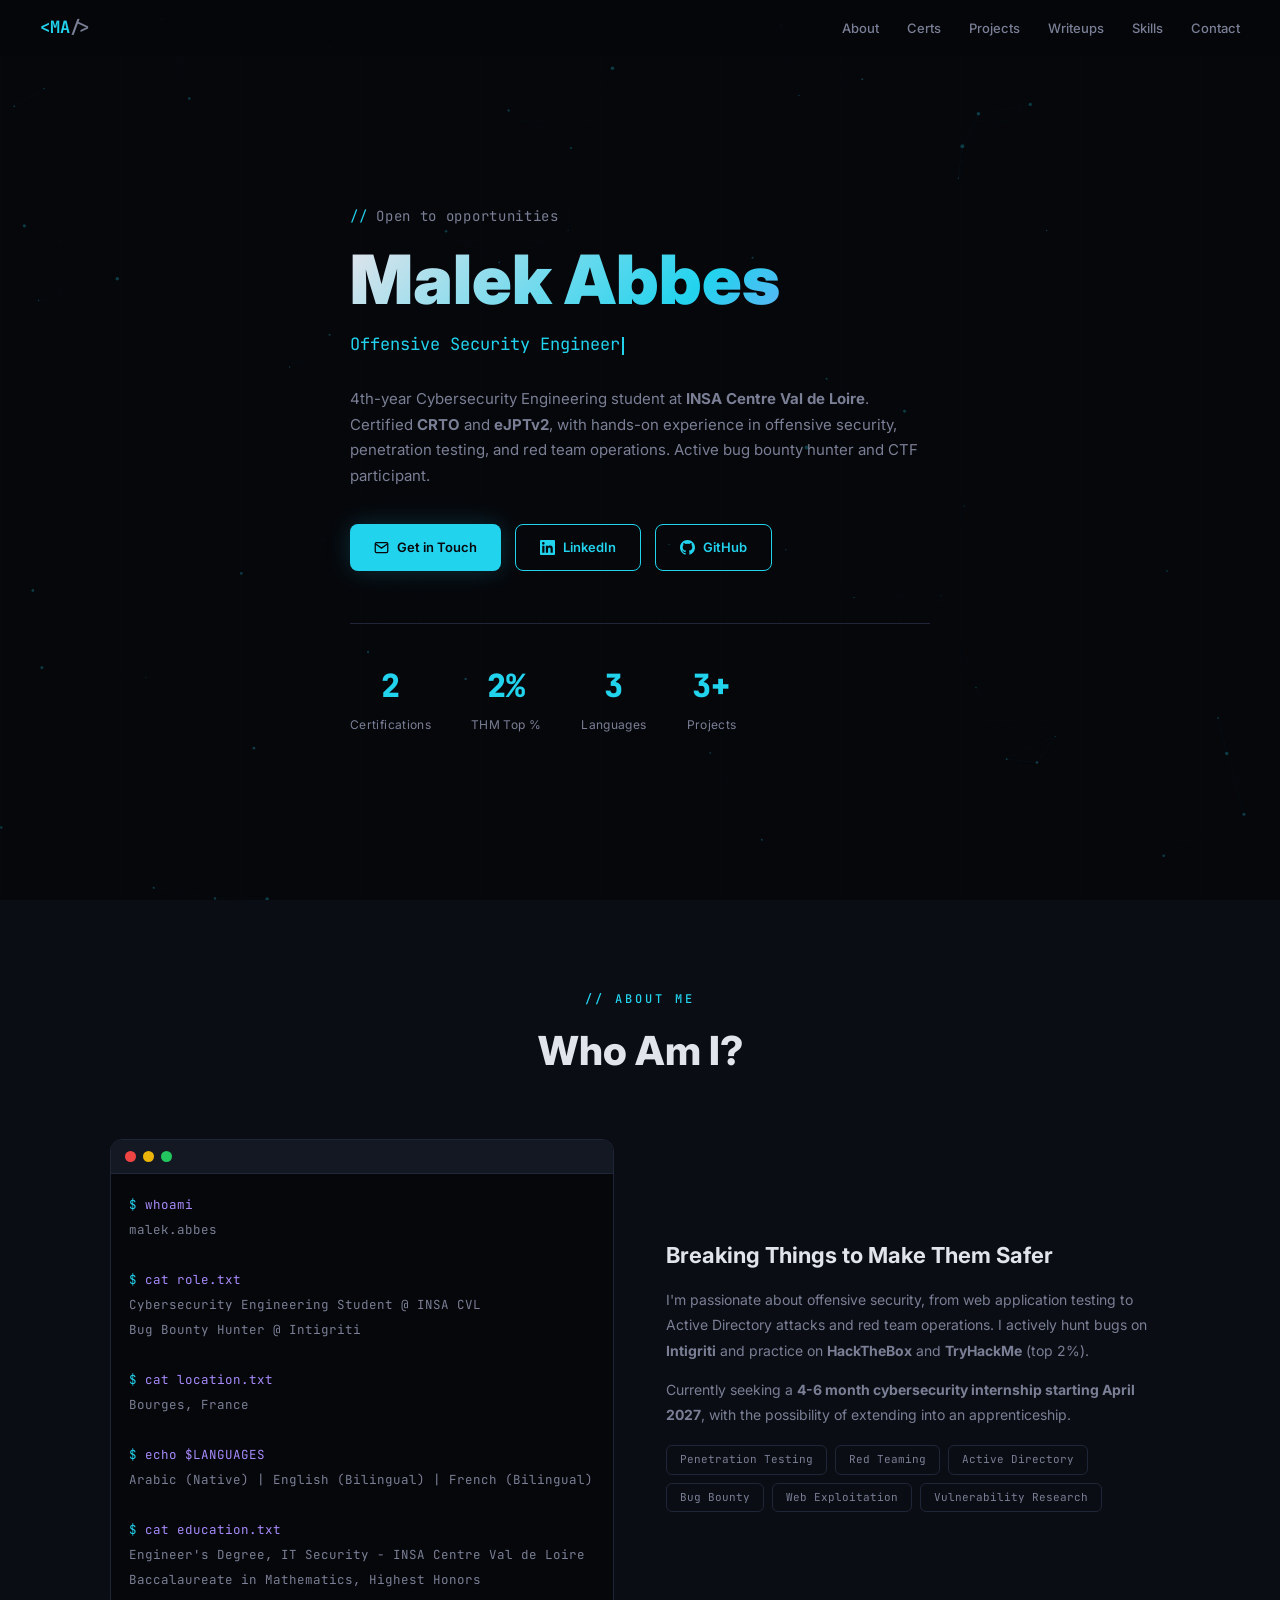
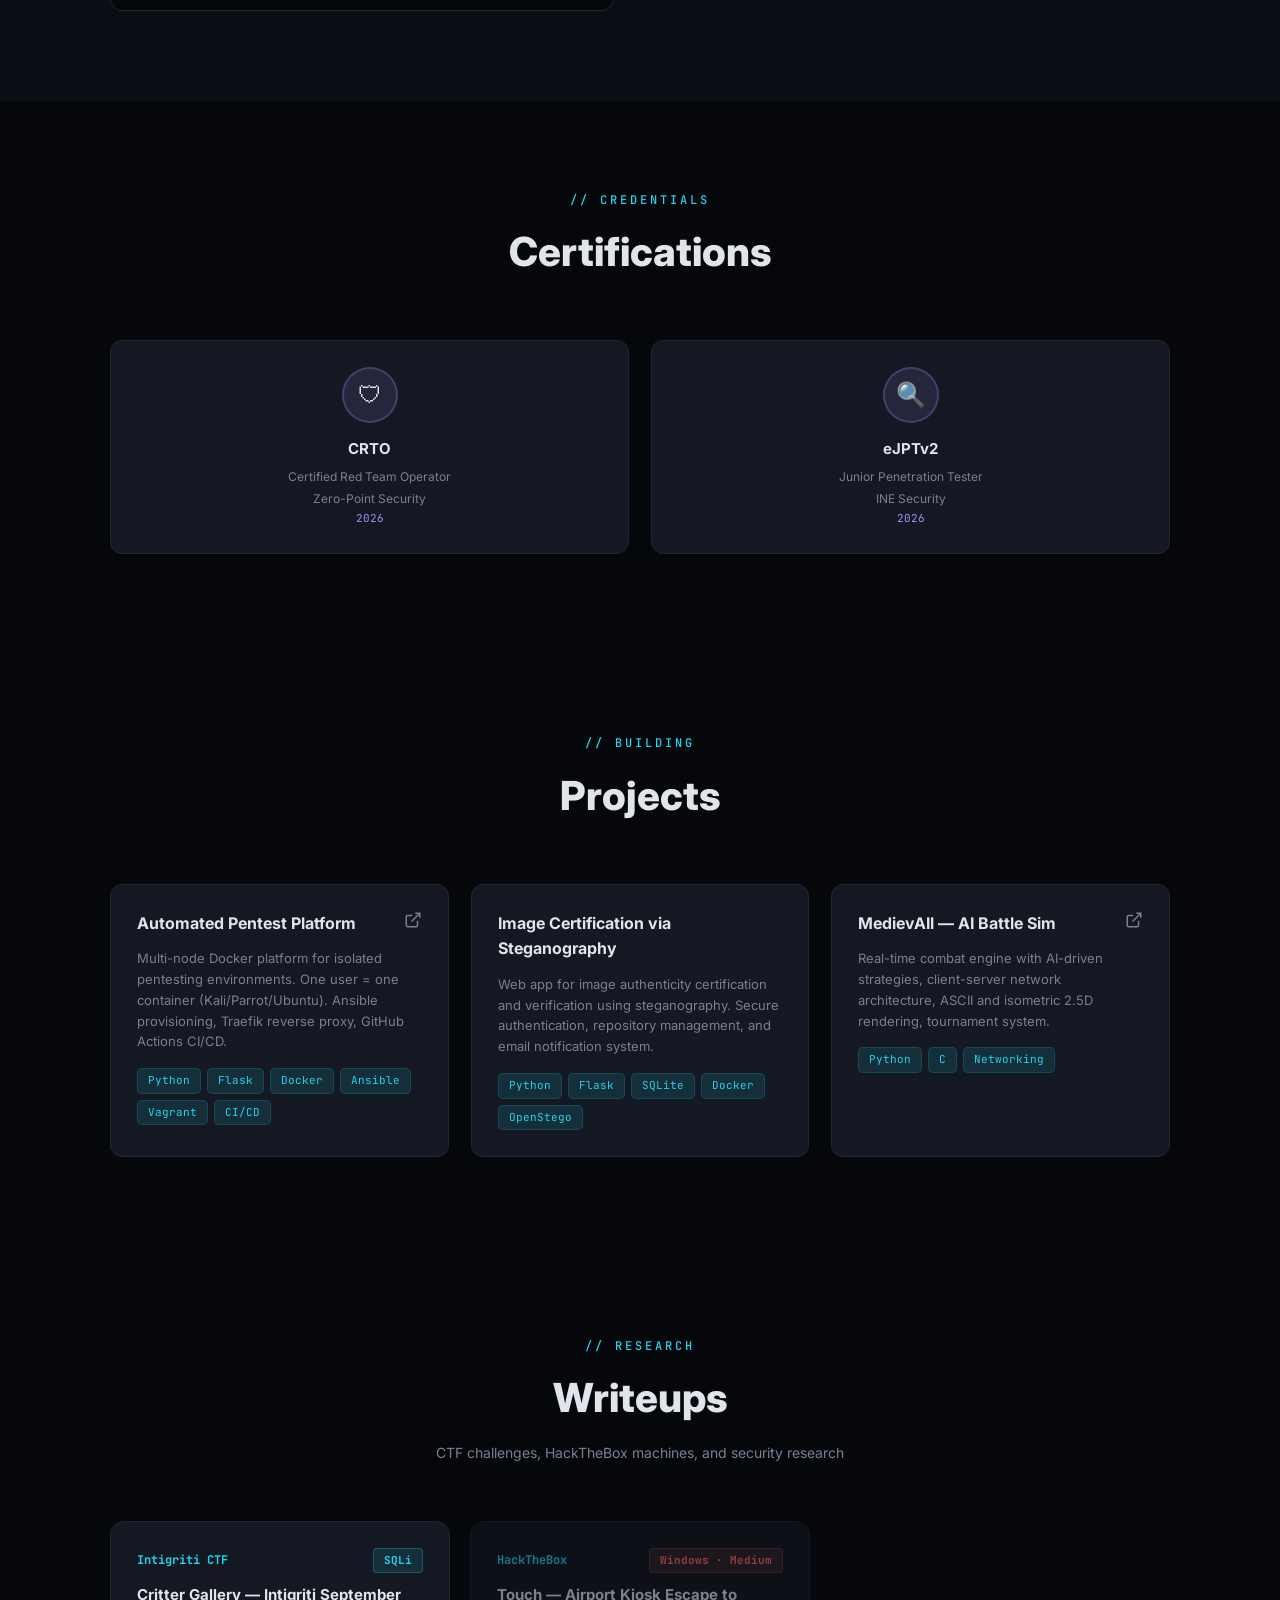
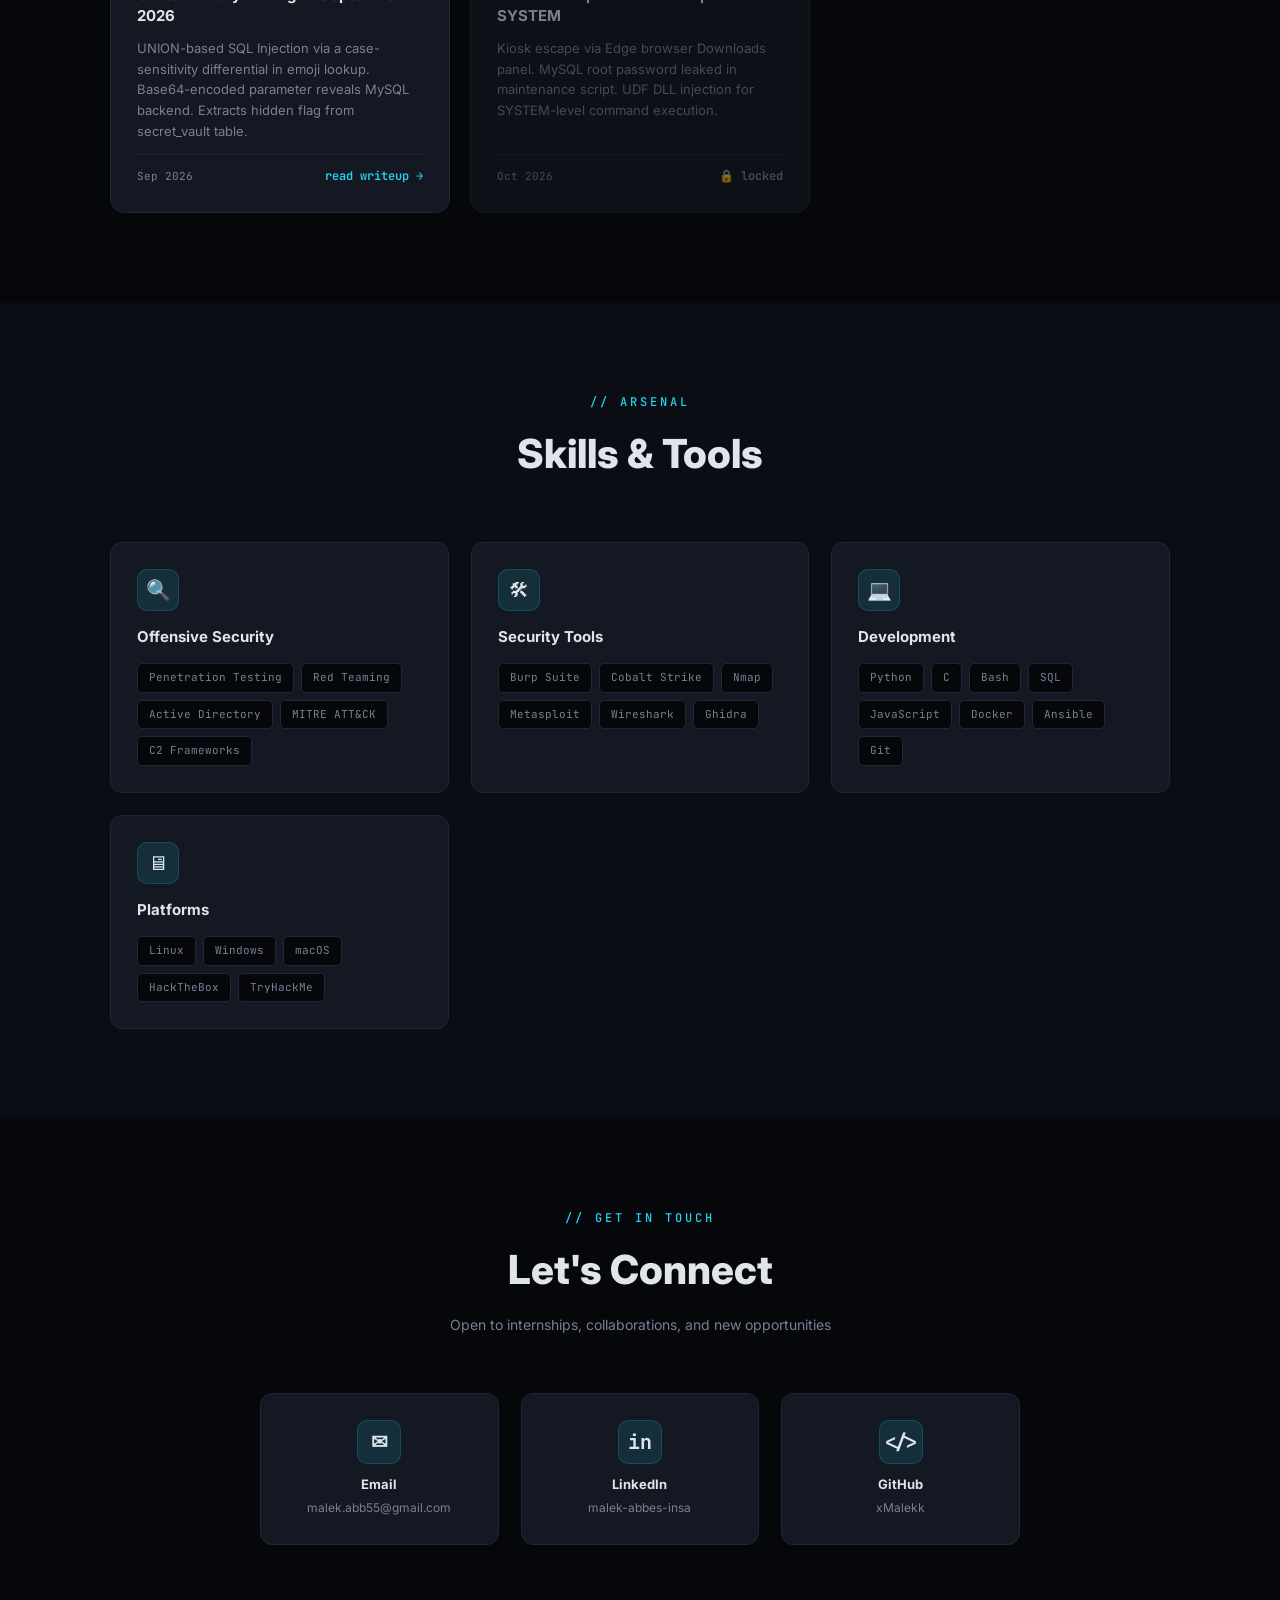
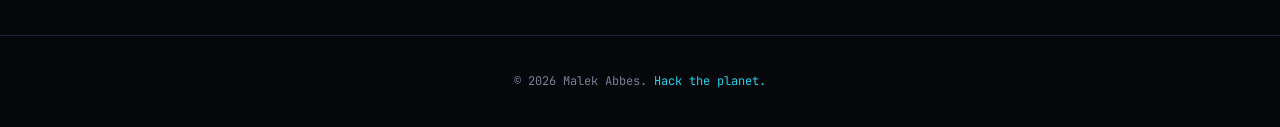
==== commit 9a193a45: "Add Intigriti writeup page with screenshots, link from portfolio" ====
--- a/index.html
+++ b/index.html
@@ -567,7 +567,7 @@
       <p class="section-subtitle">CTF challenges, HackTheBox machines, and security research</p>
     </div>
     <div class="writeups-grid">
-      <a href="https://github.com/xMalekk/intigriti-0926-writeup" target="_blank" rel="noopener" class="writeup-card">
+      <a href="writeups/intigriti-0926.html" class="writeup-card">
         <div class="writeup-header">
           <span class="writeup-type">Intigriti CTF</span>
           <span class="writeup-badge ctf">SQLi</span>
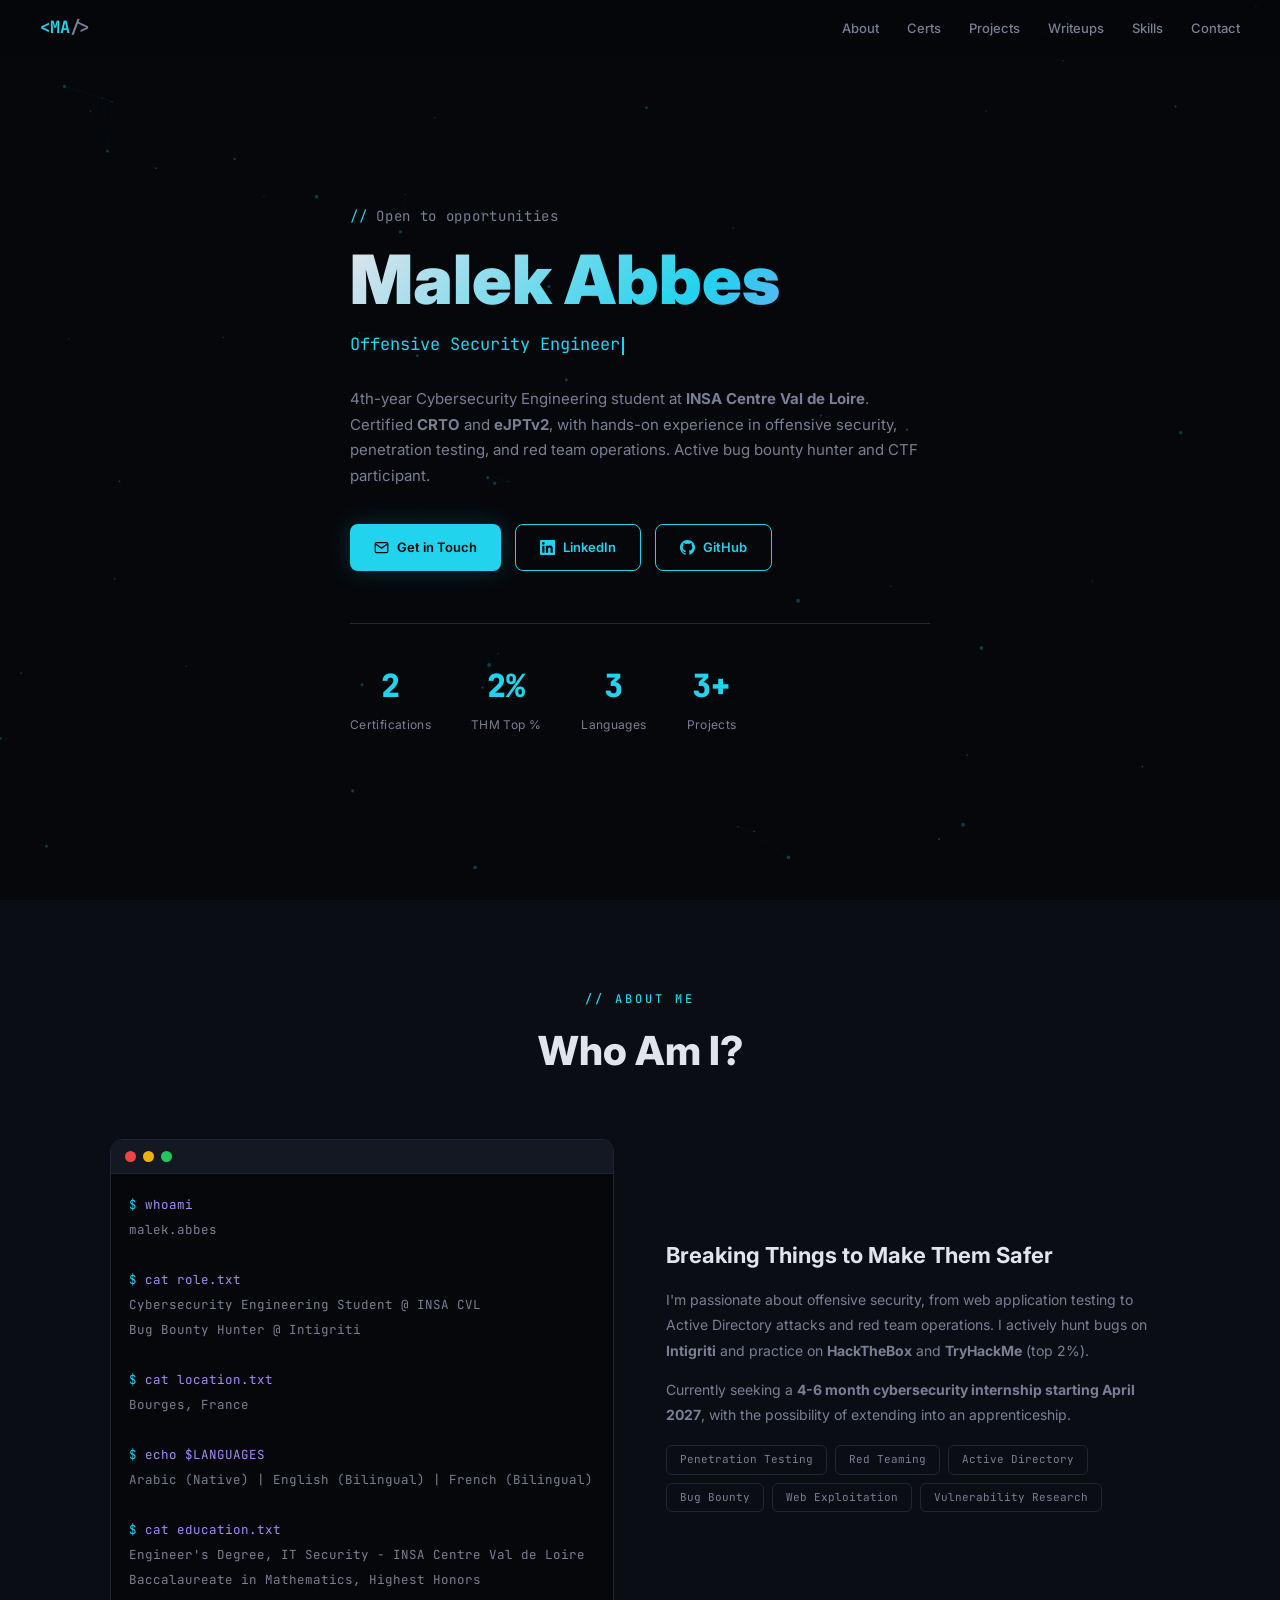
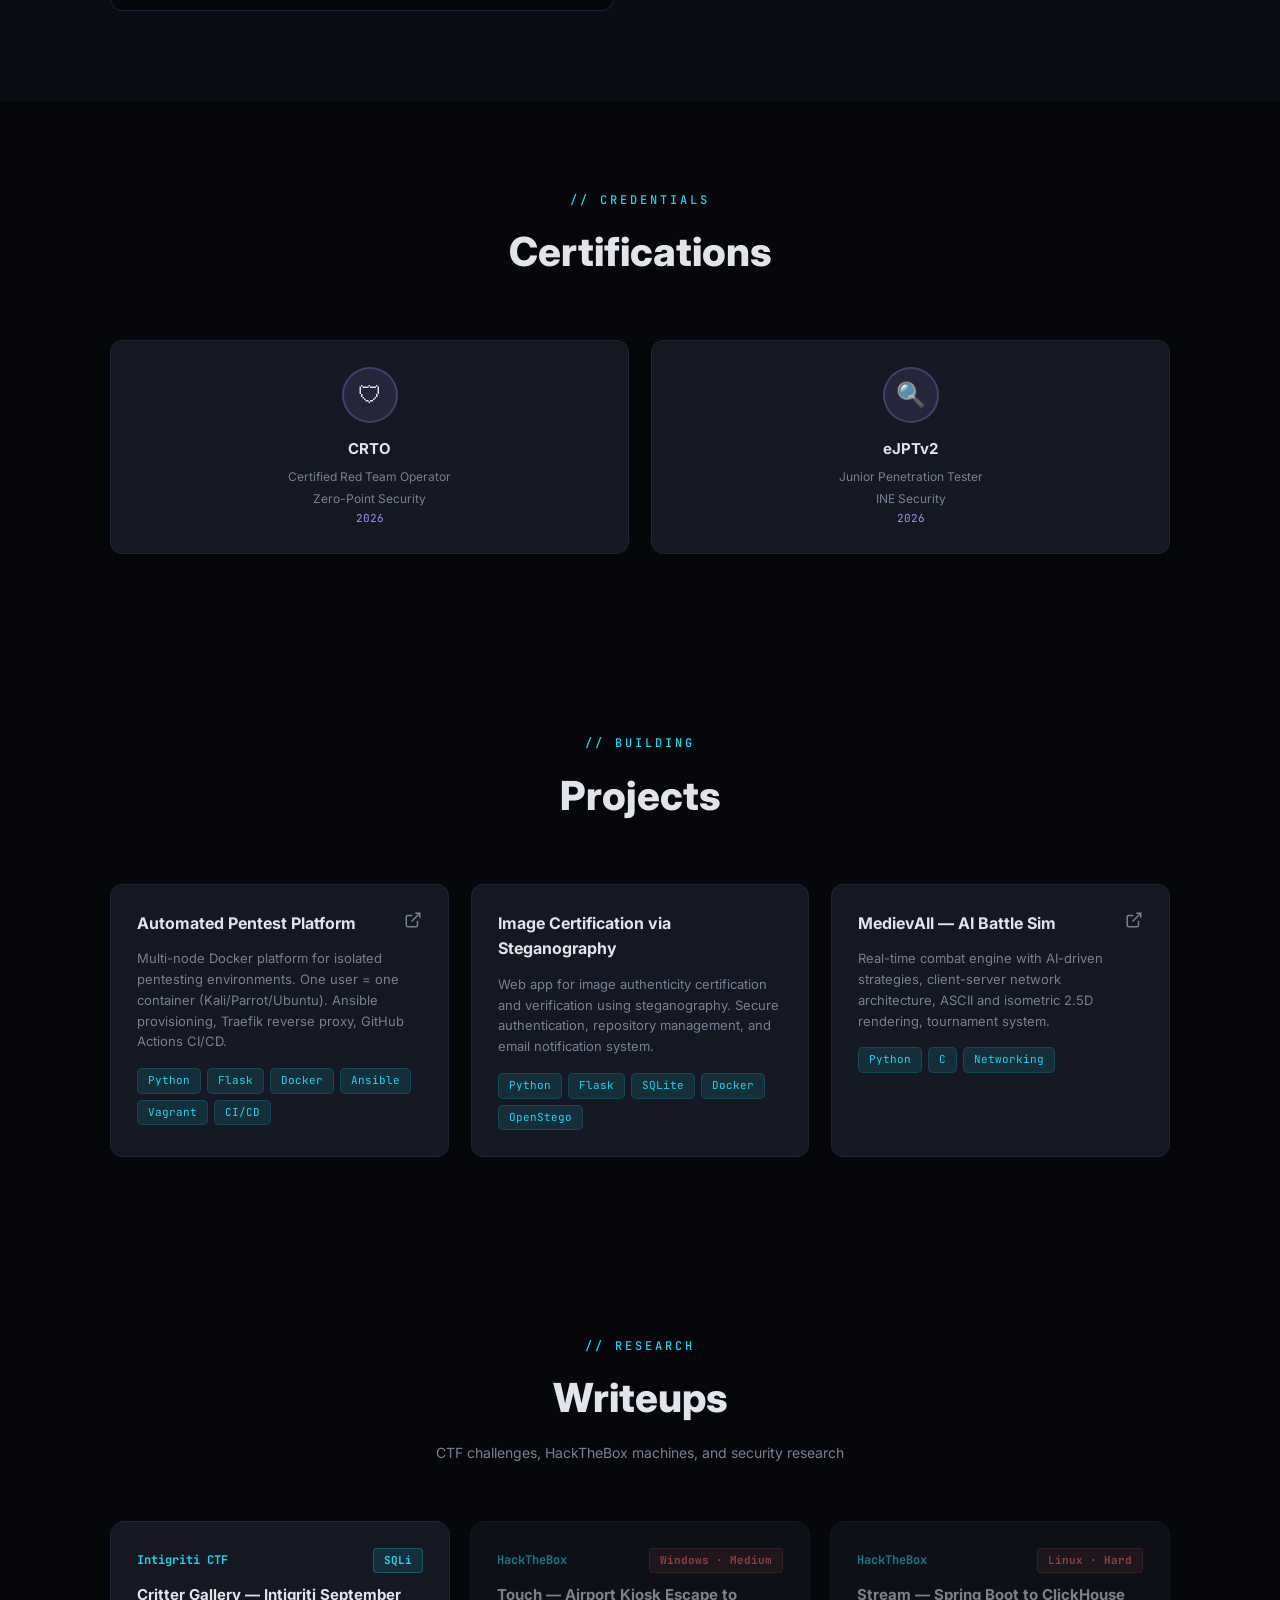
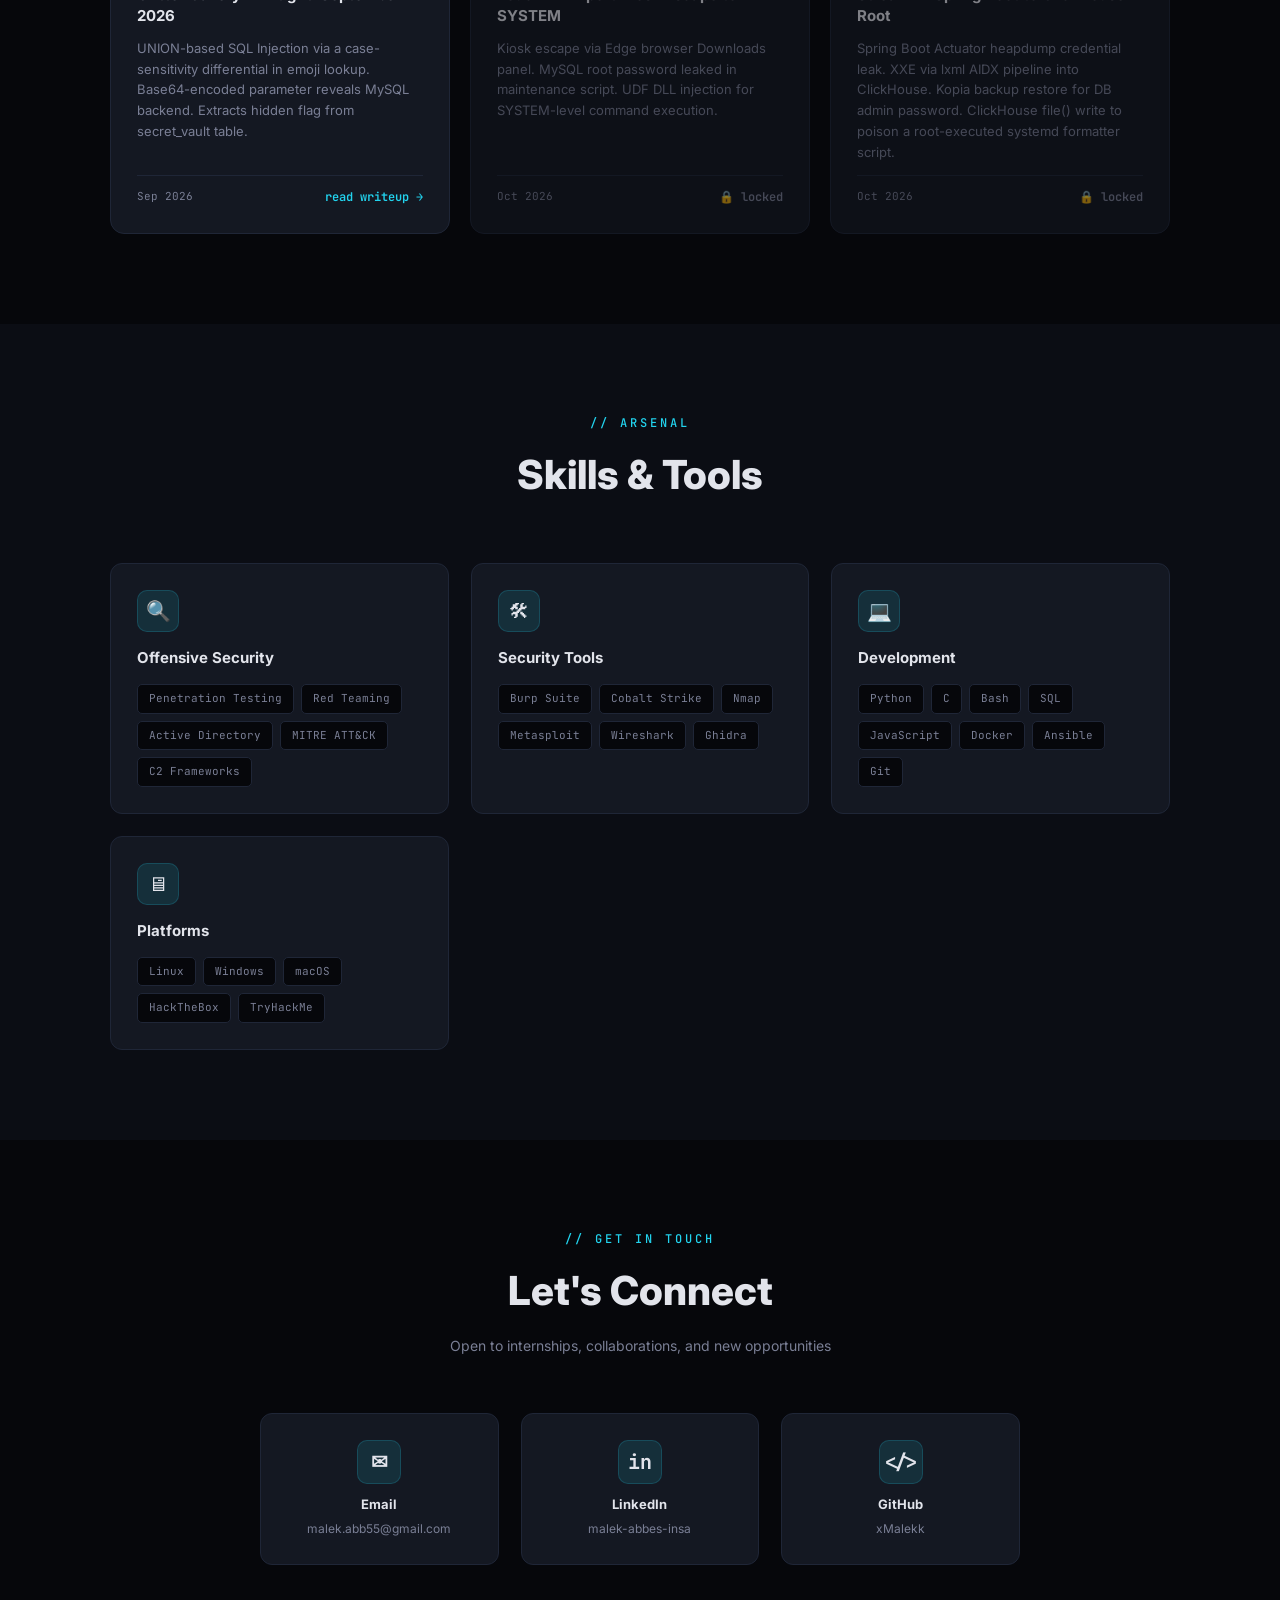
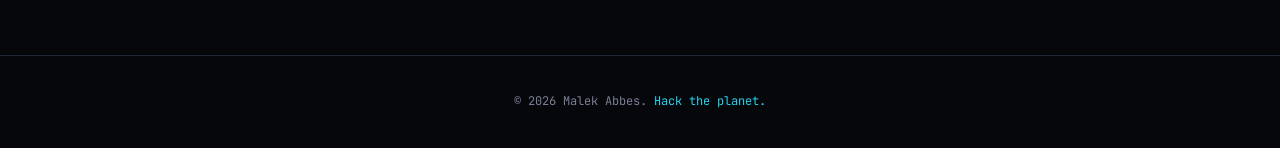
==== commit c8840b2b: "Add locked writeup card for HTB Stream Co-Authored-By: Claude Opus 4.6 <noreply@anthropic.com>" ====
--- a/index.html
+++ b/index.html
@@ -591,6 +591,29 @@
         <div class="writeup-desc">
           Kiosk escape via Edge browser Downloads panel. MySQL root password leaked in
           maintenance script. UDF DLL injection for SYSTEM-level command execution.
+        </div>
+        <div class="writeup-footer">
+          <span class="writeup-date">Oct 2026</span>
+          <span class="writeup-link">&#128274; locked</span>
+        </div>
+        <div class="lock-tooltip">
+          <div class="lock-tooltip-inner">
+            <span class="lock-icon">&#128274;</span>
+            Active machine on HackTheBox.<br>
+            Writeup available <span>when it retires</span>.
+          </div>
+        </div>
+      </div>
+      <div class="writeup-card locked">
+        <div class="writeup-header">
+          <span class="writeup-type">HackTheBox</span>
+          <span class="writeup-badge high">Linux &middot; Hard</span>
+        </div>
+        <div class="writeup-title">Stream &mdash; Spring Boot to ClickHouse Root</div>
+        <div class="writeup-desc">
+          Spring Boot Actuator heapdump credential leak. XXE via lxml AIDX pipeline into
+          ClickHouse. Kopia backup restore for DB admin password. ClickHouse file() write
+          to poison a root-executed systemd formatter script.
         </div>
         <div class="writeup-footer">
           <span class="writeup-date">Oct 2026</span>
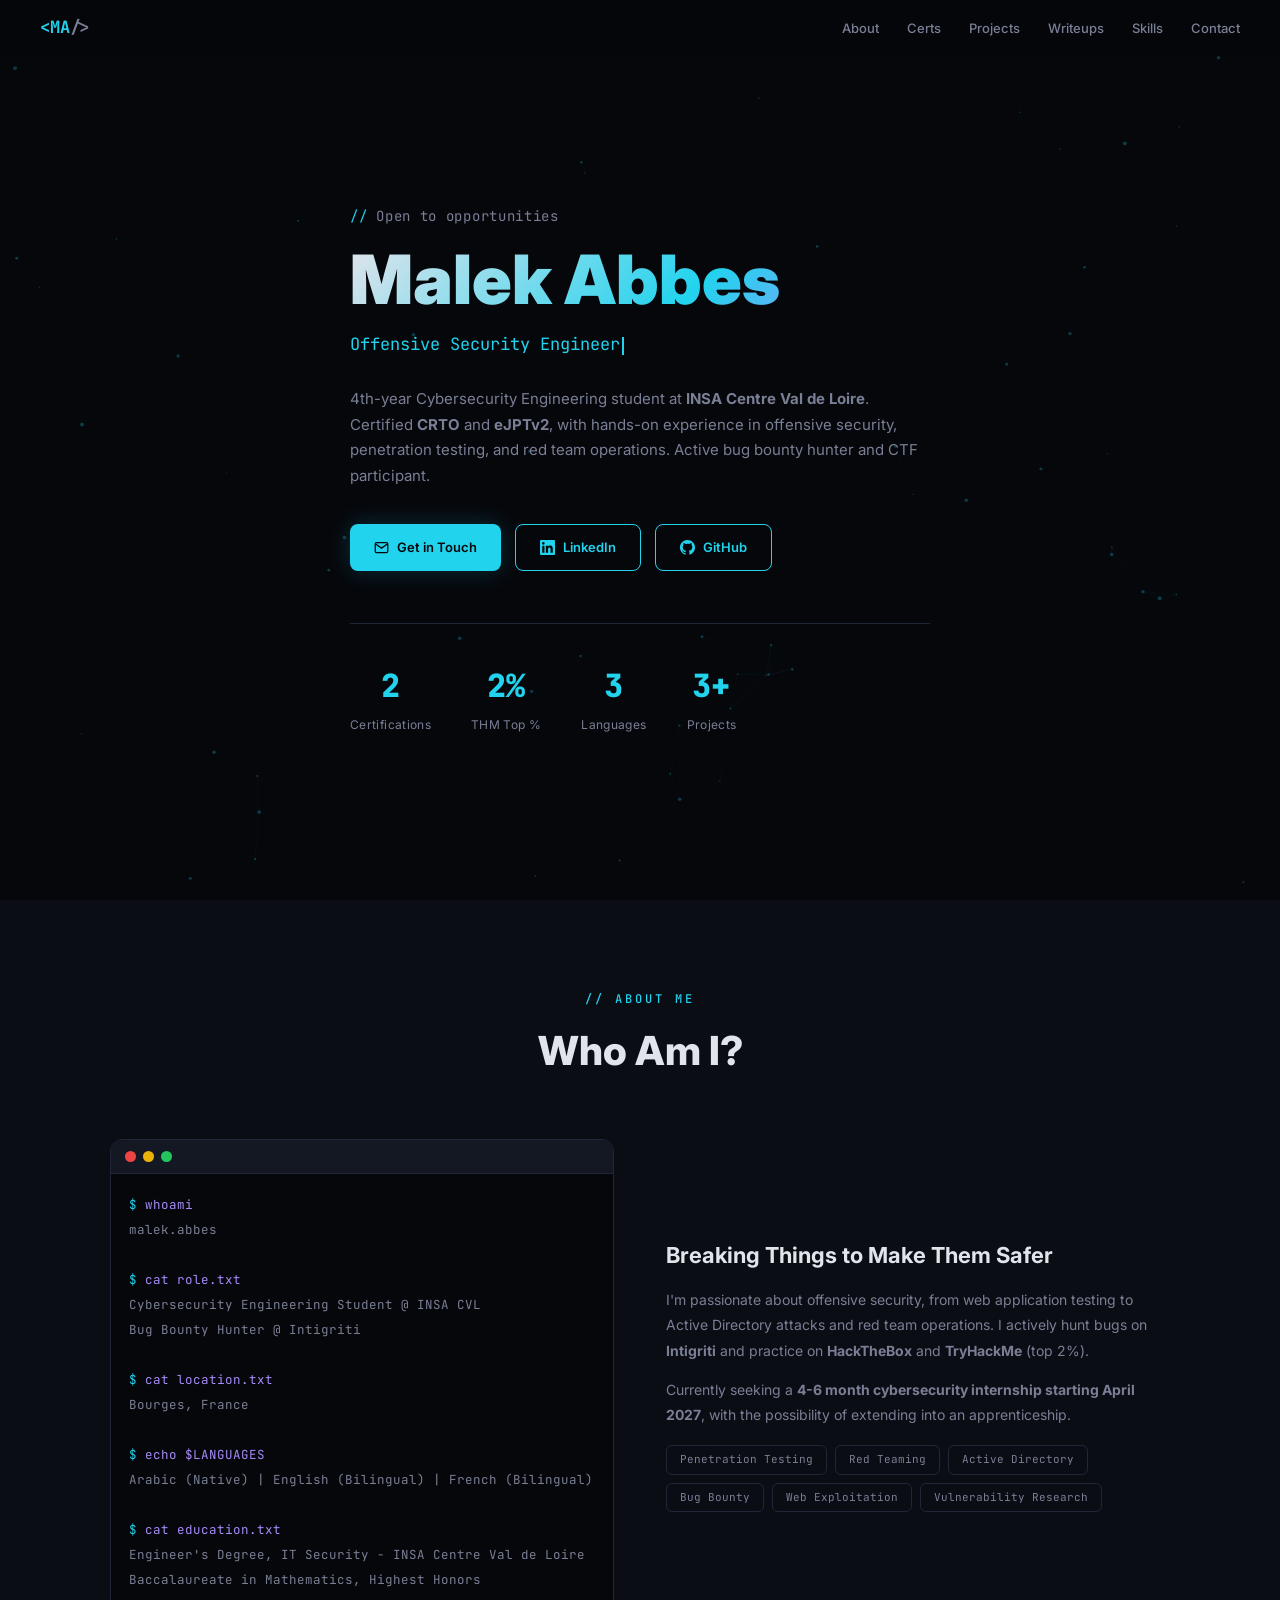
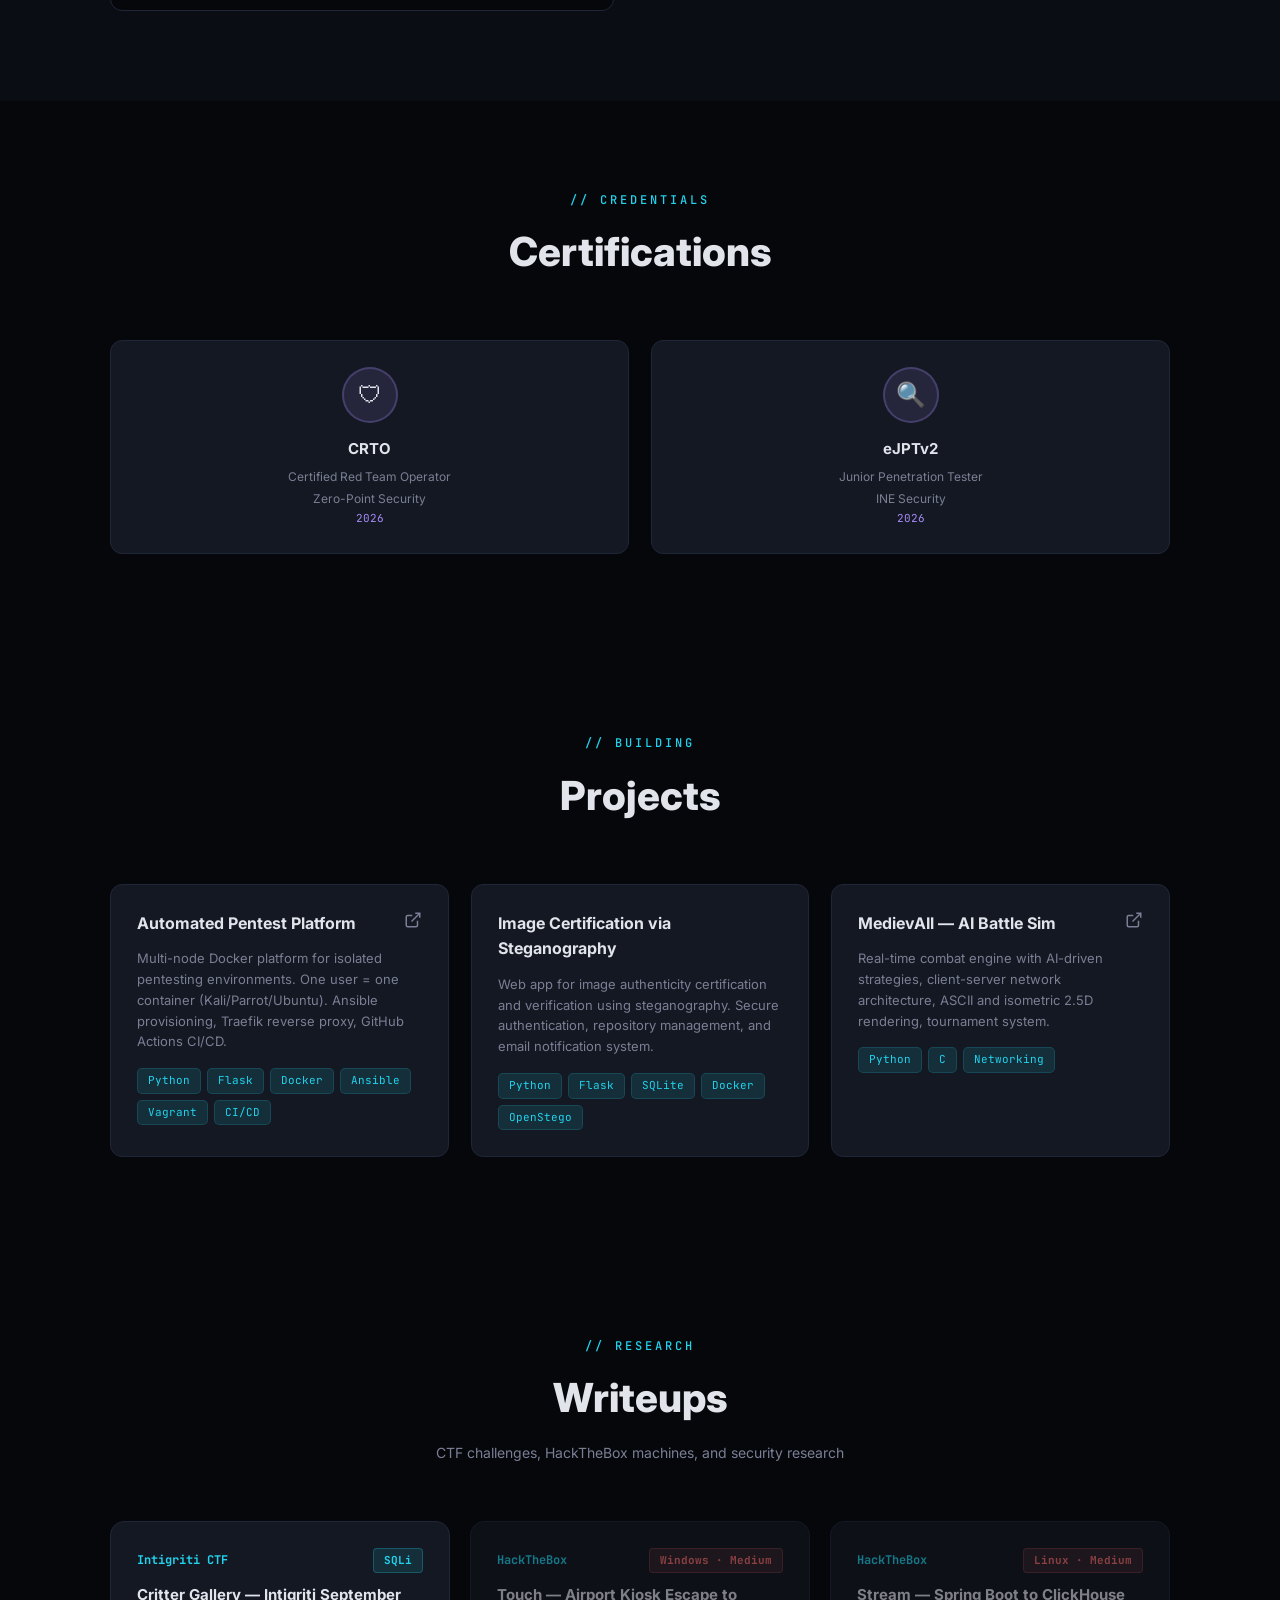
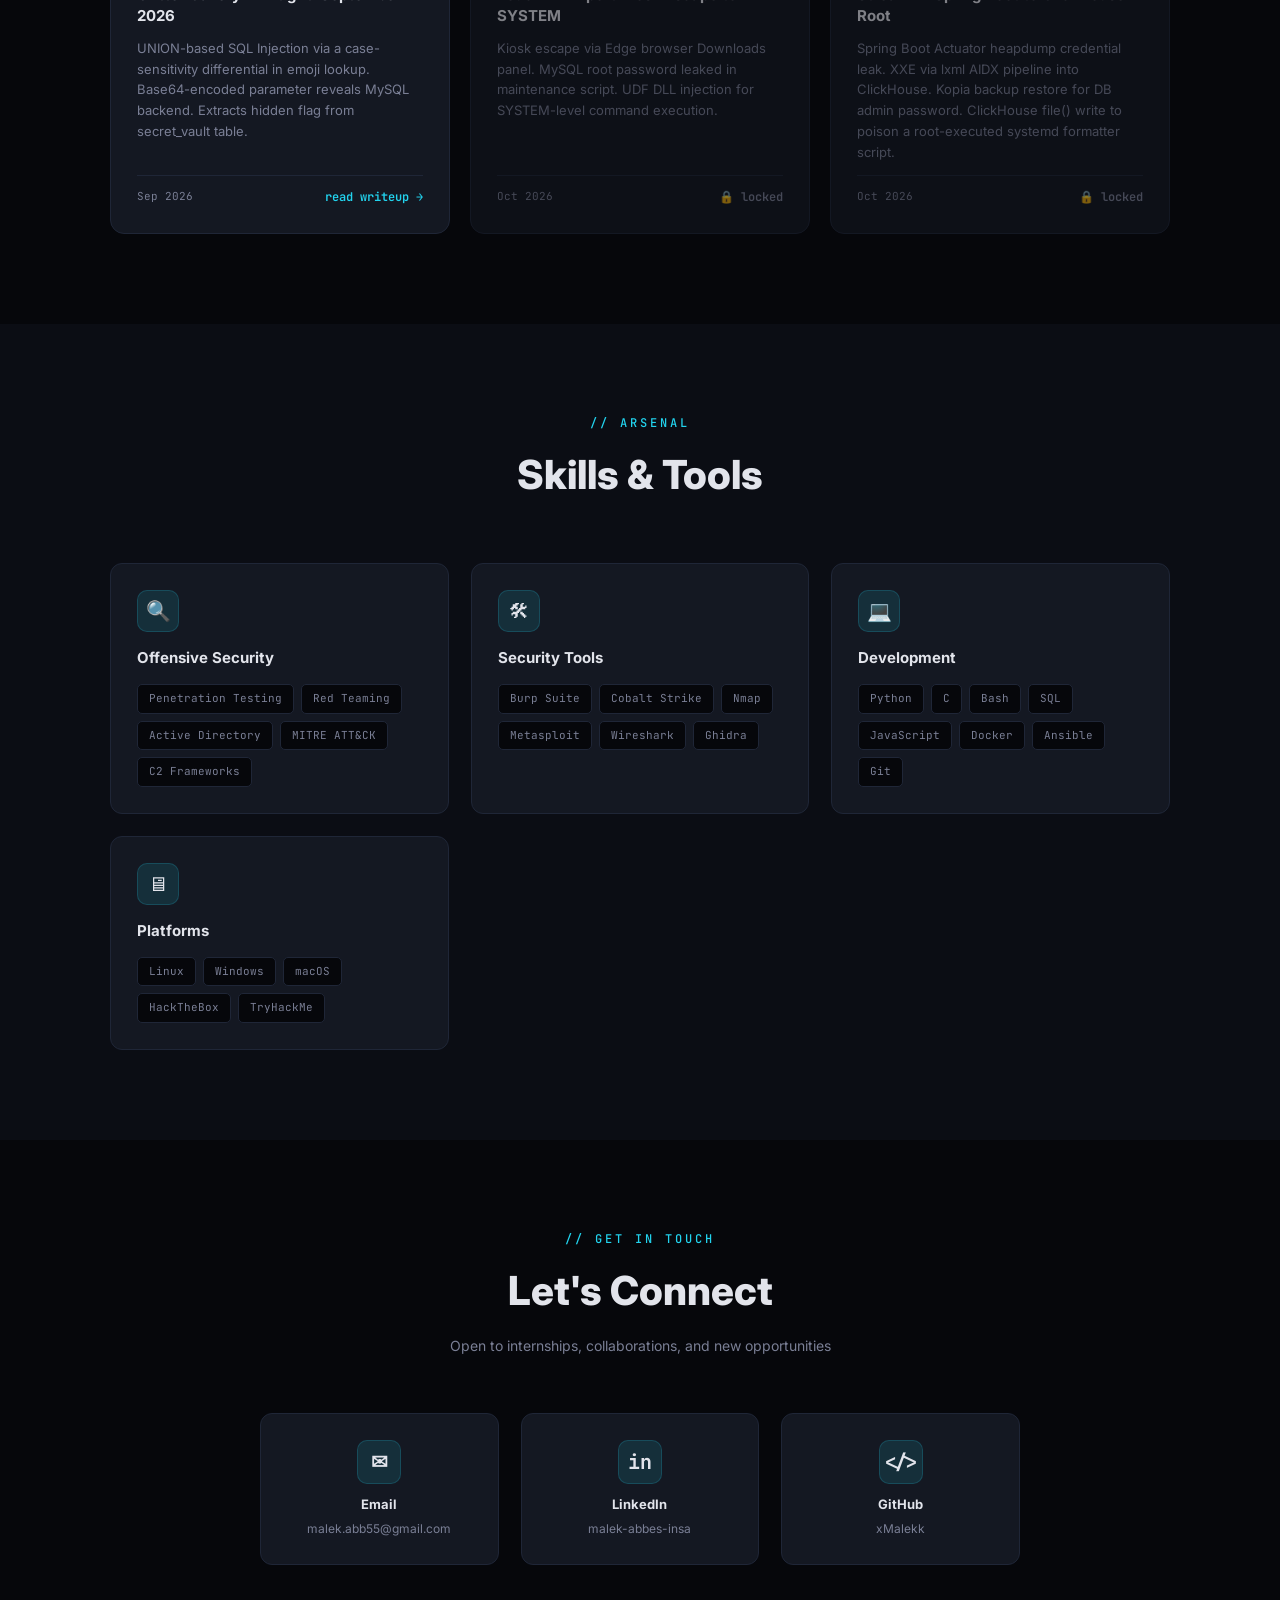
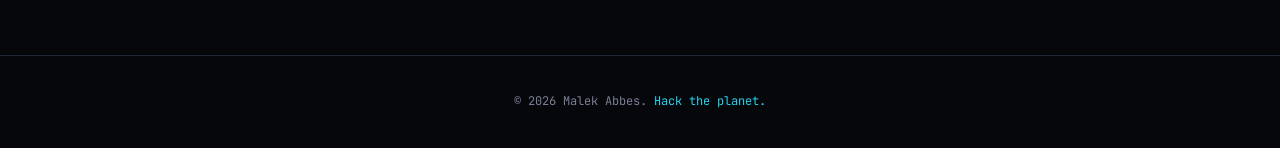
==== commit a78cd725: "Fix Stream difficulty: Medium not Hard Co-Authored-By: Claude Opus 4.6 <noreply@anthropic.com>" ====
--- a/index.html
+++ b/index.html
@@ -607,7 +607,7 @@
       <div class="writeup-card locked">
         <div class="writeup-header">
           <span class="writeup-type">HackTheBox</span>
-          <span class="writeup-badge high">Linux &middot; Hard</span>
+          <span class="writeup-badge high">Linux &middot; Medium</span>
         </div>
         <div class="writeup-title">Stream &mdash; Spring Boot to ClickHouse Root</div>
         <div class="writeup-desc">
